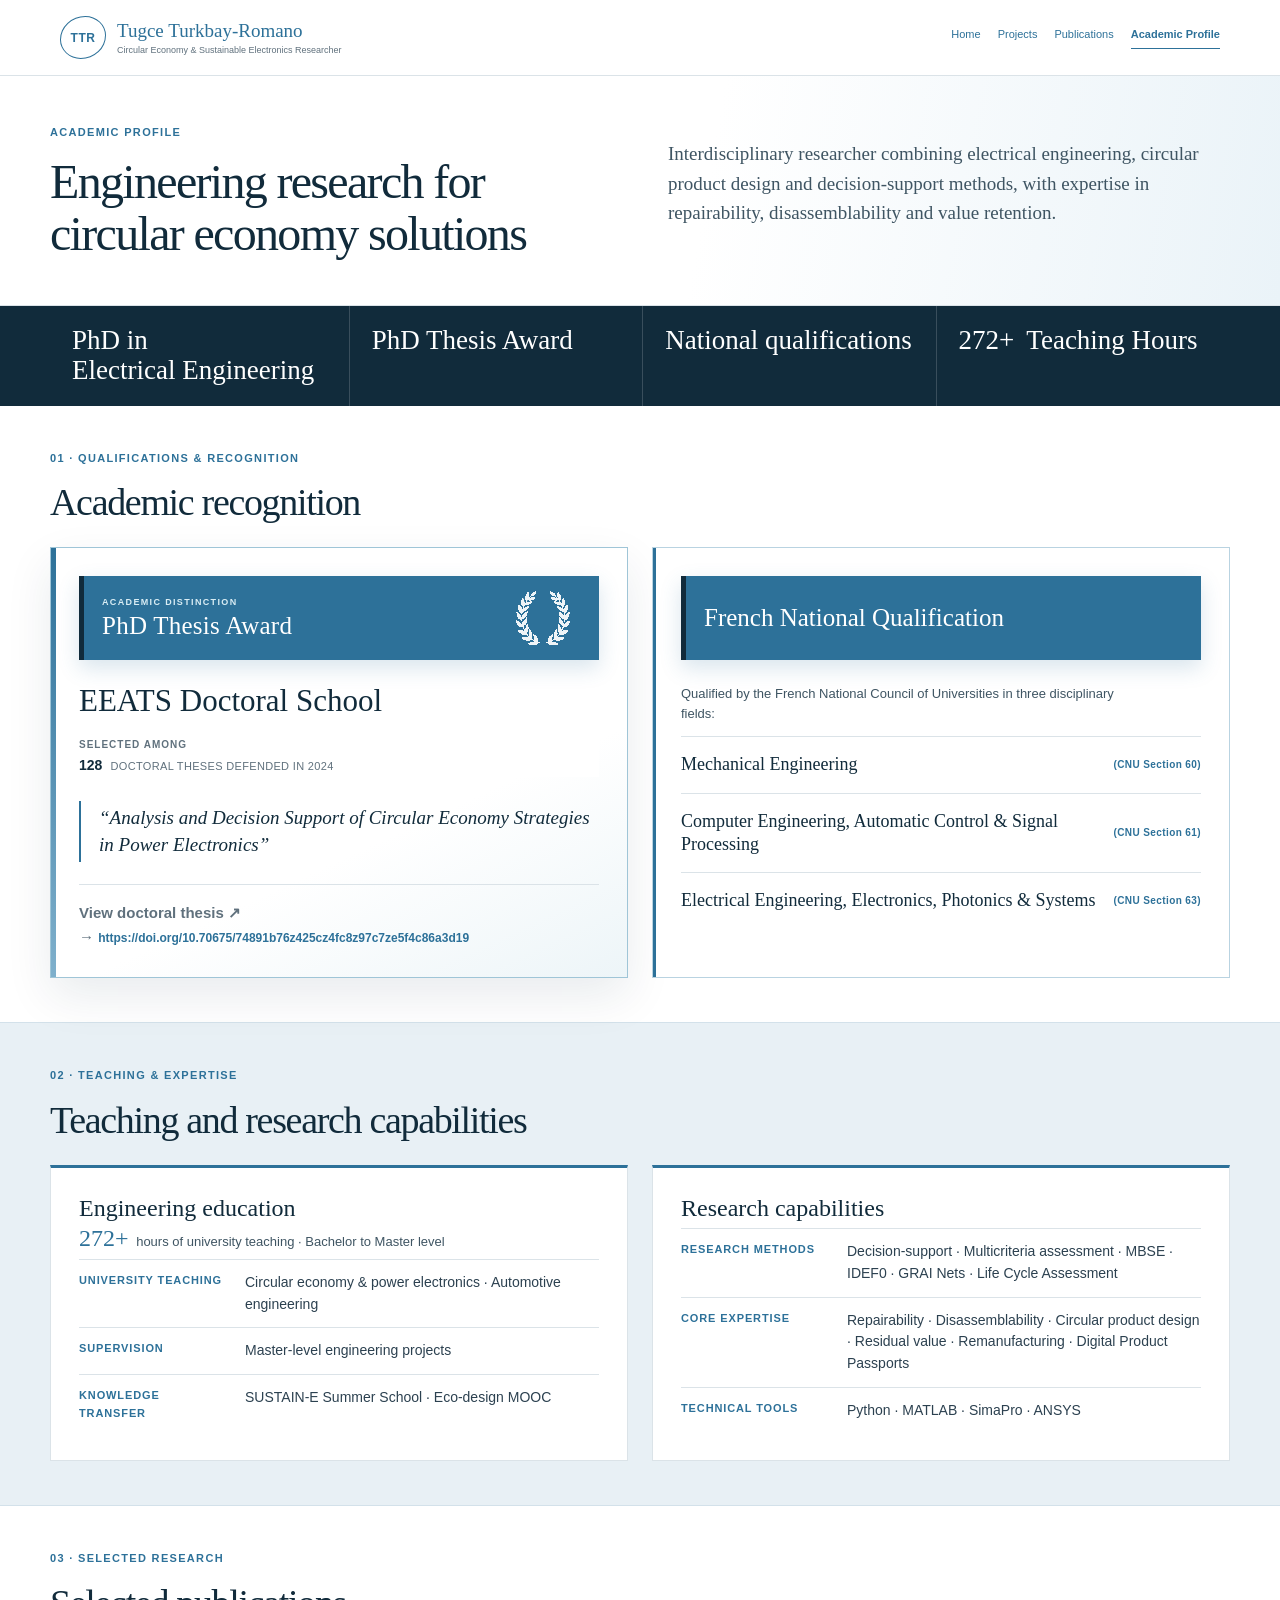
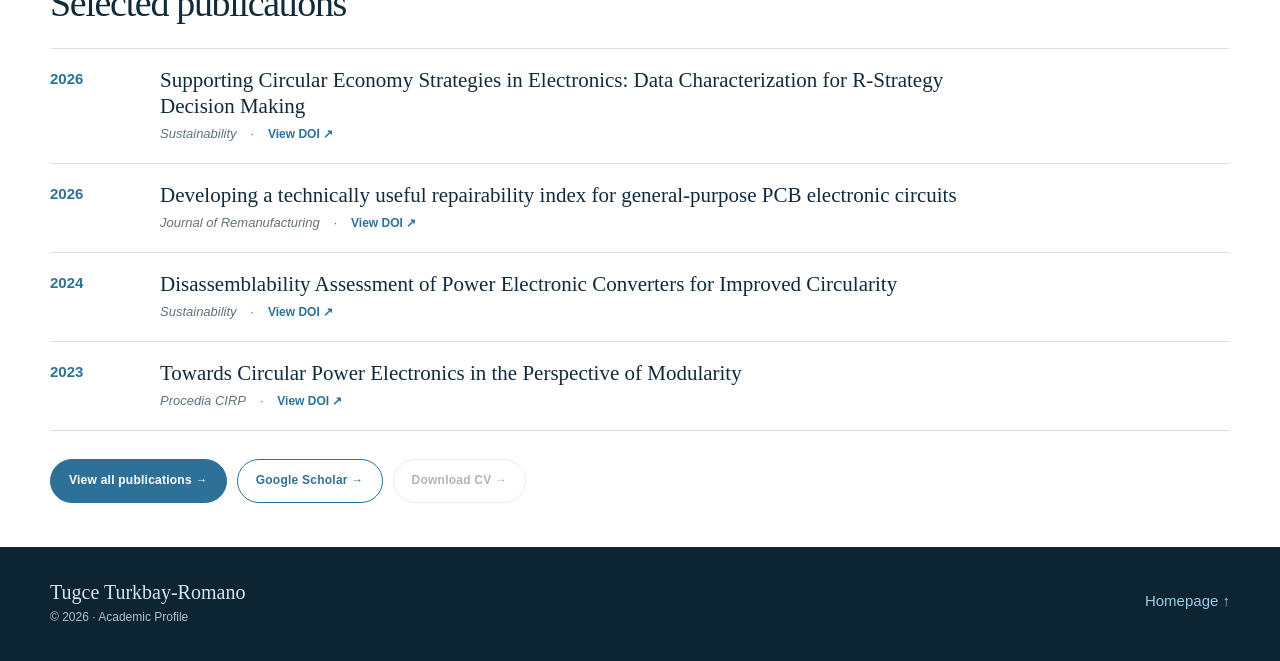
==== biography.html @ 6e9c1491 "Compact academic profile layout and alternate section backgrounds" ====
<!doctype html>
<html lang="en">
<head><meta charset="utf-8"><meta name="viewport" content="width=device-width, initial-scale=1"><title>Academic Profile | Tugce Turkbay-Romano</title><meta name="description" content="Academic profile of Tugce Turkbay-Romano: electrical engineering PhD, CNU qualification, teaching experience and circular-electronics research expertise."><meta name="theme-color" content="#102a3b"><link rel="canonical" href="https://tugce-turkbay-romano.github.io/biography.html"><link rel="preconnect" href="https://fonts.googleapis.com"><link rel="preconnect" href="https://fonts.gstatic.com" crossorigin><link href="https://fonts.googleapis.com/css2?family=DM+Sans:wght@400;500;600&amp;family=Newsreader:opsz,wght@6..72,400;6..72,500&amp;display=swap" rel="stylesheet"><link rel="stylesheet" href="styles.css?v=20261106-5"><link rel="stylesheet" href="biography.css?v=20261106-6"></head>
<body class="biography-page">
<a class="skip-link" href="#main">Skip to content</a>
<header class="site-header"><a class="brand" href="index.html" aria-label="Tugce Turkbay-Romano, homepage"><span class="brand-mark" aria-hidden="true">TTR</span><span><strong>Tugce Turkbay-Romano</strong><small>Circular Economy &amp; Sustainable Electronics Researcher</small></span></a><button class="menu-toggle" type="button" aria-expanded="false" aria-controls="site-nav">Menu</button><nav id="site-nav" class="site-nav" aria-label="Primary navigation"><a href="index.html">Home</a><a href="index.html#projects">Projects</a><a href="#publications">Publications</a><a class="active" href="biography.html" aria-current="page">Academic Profile</a></nav></header>
<main id="main">

<section class="bio-hero">
<div class="shell bio-hero-grid">
<div>
<p class="eyebrow">Academic Profile</p>
<h1>Engineering research for circular economy solutions</h1>
</div>
<div>
<p class="lead">Interdisciplinary researcher combining electrical engineering, circular product design and decision-support methods, with expertise in repairability, disassemblability and value retention.</p>
</div>
</div>
</section>

<section class="snapshot" aria-label="Academic profile highlights">
<div class="shell snapshot-grid">

<article class="snapshot-degree">
<strong class="snapshot-title"><span>PhD in</span><span>Electrical Engineering</span></strong>
<span class="snapshot-meta" aria-hidden="true">&nbsp;</span>
</article>

<article class="snapshot-award">
<strong class="snapshot-title">PhD Thesis Award</strong>
</article>

<article class="snapshot-qualification">
<strong class="snapshot-title">National qualifications</strong>
</article>

<article class="snapshot-teaching">
<strong class="snapshot-title"><span>272+</span><span>Teaching Hours</span></strong>
</article></div>
</section>

<section id="qualifications" class="section shell">

<header class="section-heading">
<div>
<p class="eyebrow">01 · Qualifications &amp; Recognition</p>
<h2>Academic recognition</h2>
</div>
</header>

<div class="recognition-grid balanced-recognition">

<article class="award-card">

<div class="award-title"><span>Academic distinction</span><strong>PhD Thesis Award</strong><img class="award-laurel" src="assets/laurel-wreath.png" alt="" width="840" height="862"></div>

<h3>EEATS Doctoral School</h3>

<div class="award-emphasis" aria-label="Selected among 128 doctoral theses defended in 2024">
<span class="award-kicker">Selected among</span>
<strong>128</strong>
<span>doctoral theses defended in 2024</span>
</div>

<blockquote>“Analysis and Decision Support of Circular Economy Strategies in Power Electronics”</blockquote>

<p class="thesis-doi"><strong>View doctoral thesis ↗</strong><br>→ <a class="thesis-link" href="https://doi.org/10.70675/74891b76z425cz4fc8z97c7ze5f4c86a3d19" target="_blank" rel="noopener noreferrer">https://doi.org/10.70675/74891b76z425cz4fc8z97c7ze5f4c86a3d19</a></p>

</article>

<article class="national-card">

<h3>French National Qualification</h3>

<p class="cnu-intro">Qualified by the French National Council of Universities in three disciplinary fields:</p>

<div class="cnu-sections">

<div>
<span>Mechanical Engineering</span>
<small>(CNU Section 60)</small>
</div>

<div>
<span>Computer Engineering, Automatic Control &amp; Signal Processing</span>
<small>(CNU Section 61)</small>
</div>

<div>
<span>Electrical Engineering, Electronics, Photonics &amp; Systems</span>
<small>(CNU Section 63)</small>
</div>

</div>
</article>

</div>
</section>

<section id="teaching" class="section soft">
<div class="shell">
<header class="section-heading">
<div>
<p class="eyebrow">02 · Teaching &amp; Expertise</p>
<h2>Teaching and research capabilities</h2>
</div>
</header>
<div class="profile-columns">
<article class="profile-panel">
<div class="panel-head"><h3>Engineering education</h3><p class="panel-stat"><strong>272+</strong> hours of university teaching · Bachelor to Master level</p></div>
<dl class="profile-list">
<div><dt>University teaching</dt><dd>Circular economy &amp; power electronics · Automotive engineering</dd></div>
<div><dt>Supervision</dt><dd>Master-level engineering projects</dd></div>
<div><dt>Knowledge transfer</dt><dd>SUSTAIN-E Summer School · Eco-design MOOC</dd></div>
</dl>
</article>
<article id="expertise" class="profile-panel">
<div class="panel-head"><h3>Research capabilities</h3></div>
<dl class="profile-list">
<div><dt>Research methods</dt><dd>Decision-support · Multicriteria assessment · MBSE · IDEF0 · GRAI Nets · Life Cycle Assessment</dd></div>
<div><dt>Core expertise</dt><dd>Repairability · Disassemblability · Circular product design · Residual value · Remanufacturing · Digital Product Passports</dd></div>
<div><dt>Technical tools</dt><dd>Python · MATLAB · SimaPro · ANSYS</dd></div>
</dl>
</article>
</div>
</div>
</section>

<section id="publications" class="section">

<div class="shell">

<header class="section-heading">
<div>
<p class="eyebrow">03 · Selected Research</p>
<h2>Selected publications</h2>
</div>
</header>

<ol class="minimal-publications">

<li>
<time>2026</time>
<div>
<h3>Supporting Circular Economy Strategies in Electronics: Data Characterization for R-Strategy Decision Making</h3>
<p class="pub-meta"><em>Sustainability</em><a href="https://doi.org/10.3390/su182111041" target="_blank" rel="noopener noreferrer">View DOI ↗</a></p>
</div>
</li>

<li>
<time>2026</time>
<div>
<h3>Developing a technically useful repairability index for general-purpose PCB electronic circuits</h3>
<p class="pub-meta"><em>Journal of Remanufacturing</em><a href="https://doi.org/10.1007/s13243-026-00165-2" target="_blank" rel="noopener noreferrer">View DOI ↗</a></p>
</div>
</li>

<li>
<time>2024</time>
<div>
<h3>Disassemblability Assessment of Power Electronic Converters for Improved Circularity</h3>
<p class="pub-meta"><em>Sustainability</em><a href="https://doi.org/10.3390/su16114712" target="_blank" rel="noopener noreferrer">View DOI ↗</a></p>
</div>
</li>

<li>
<time>2023</time>
<div>
<h3>Towards Circular Power Electronics in the Perspective of Modularity</h3>
<p class="pub-meta"><em>Procedia CIRP</em><a href="https://doi.org/10.1016/j.procir.2023.02.099" target="_blank" rel="noopener noreferrer">View DOI ↗</a></p>
</div>
</li>

</ol>

<div class="research-actions">

<a class="button button-primary"
href="https://scholar.google.com/citations?hl=en&amp;user=WnppTk0AAAAJ&amp;view_op=list_works&amp;sortby=pubdate"
target="_blank"
rel="noopener noreferrer">View all publications →</a>

<a class="button button-secondary"
href="https://scholar.google.com/citations?user=WnppTk0AAAAJ&amp;hl=en"
target="_blank"
rel="noopener noreferrer">Google Scholar →</a>

<a class="button button-secondary unavailable"
href="#"
aria-disabled="true"
title="CV will be available soon">Download CV →</a>

</div>
</div>
</section>

</main>

<footer><div class="shell"><strong>Tugce Turkbay-Romano</strong><p>© <span id="year"></span> · Academic Profile</p><a href="index.html">Homepage ↑</a></div></footer><script src="script.js"></script>
</body></html>
---- styles.css ----
:root{--navy:#112b3b;--navy-2:#183b50;--blue:#2d7199;--blue-soft:#eaf3f8;--ink:#172a36;--muted:#5e707b;--white:#fff;--soft:#f6f9fb;--line:#dce5ea;--serif:"Newsreader",Georgia,serif;--sans:"DM Sans",Arial,sans-serif;--shell:min(1160px,calc(100% - 48px))}
*{box-sizing:border-box}html{scroll-behavior:smooth;scroll-padding-top:78px}body{margin:0;color:var(--ink);background:var(--white);font:400 15px/1.68 var(--sans)}a{color:inherit}img{max-width:100%}h1,h2,h3,h4,p{margin-top:0}.shell{width:var(--shell);margin:auto}.skip-link{position:fixed;top:-50px;left:16px;z-index:100;padding:10px 14px;color:white;background:var(--navy)}.skip-link:focus{top:12px}
.site-header{position:sticky;top:0;z-index:20;display:flex;align-items:center;justify-content:space-between;min-height:76px;padding:0 max(24px,calc((100vw - 1160px)/2));background:rgba(255,255,255,.96);border-bottom:1px solid var(--line);backdrop-filter:blur(12px)}.brand{display:flex;align-items:center;gap:11px;text-decoration:none}.brand-mark{display:grid;place-items:center;width:39px;height:43px;color:var(--blue);border:1px solid var(--blue);border-radius:55% 45% 55% 45%;font:500 23px var(--serif)}.brand>span:last-child{display:grid;line-height:1.1}.brand strong{font:500 19px var(--serif)}.brand small{margin-top:4px;color:var(--muted);font-size:9px}.site-nav{display:flex;gap:17px;font-size:11px;font-weight:500}.site-nav a{text-decoration:none}.site-nav a:hover,.site-nav a:focus-visible{color:var(--blue)}.menu-toggle{display:none;padding:7px 12px;color:var(--navy);background:transparent;border:1px solid var(--blue);border-radius:999px}
.hero{min-height:620px;background:linear-gradient(100deg,#fff 0%,#fff 52%,rgba(234,243,248,.9) 100%);border-bottom:1px solid var(--line)}.hero-grid{display:grid;grid-template-columns:1.35fr .65fr;align-items:center;min-height:620px}.hero-copy{padding:74px 46px 74px 0}.eyebrow,.card-label{margin:0 0 14px;color:var(--blue);font-size:10px;font-weight:600;letter-spacing:.17em;text-transform:uppercase}h1,h2{font-family:var(--serif);font-weight:400;letter-spacing:-.035em}h1{max-width:780px;margin-bottom:24px;font-size:clamp(52px,6vw,82px);line-height:.98}h2{margin-bottom:0;font-size:clamp(37px,4vw,56px);line-height:1.05}.professional-title{margin-bottom:6px;color:var(--navy);font:500 23px/1.35 var(--serif)}.hero-detail{max-width:730px;margin-bottom:0;color:var(--muted);font-size:13px}.hero-detail span{margin:0 5px;color:#9bb5c4}.hero-actions{display:flex;flex-wrap:wrap;gap:10px;margin-top:27px}.button{display:inline-flex;align-items:center;justify-content:center;padding:11px 18px;border:1px solid var(--blue);border-radius:999px;font-size:13px;font-weight:600;text-decoration:none}.button-primary{color:white;background:var(--blue)}.button-secondary{color:var(--navy);background:white}.button:hover{transform:translateY(-1px)}.unavailable{cursor:not-allowed;opacity:.68}.mission{align-self:end;margin:0 0 58px;padding:28px;border-left:2px solid var(--blue);background:rgba(255,255,255,.72)}.mission p{font:400 20px/1.48 var(--serif)}.mission span{color:var(--blue);font-size:9px;letter-spacing:.16em}
.pillars{background:var(--soft);border-bottom:1px solid var(--line)}.pillar-grid{display:grid;grid-template-columns:repeat(4,1fr)}.pillar-grid article{padding:25px 22px;border-right:1px solid var(--line)}.pillar-grid article:first-child{padding-left:0}.pillar-grid article:last-child{border:0}.pillar-grid h2{font:500 16px var(--serif)}.pillar-grid p{margin:2px 0 0;color:var(--muted);font-size:12px;line-height:1.45}
.section{padding:clamp(74px,8vw,108px) 0}.soft{background:var(--soft);border-block:1px solid var(--line)}.split,.contact{display:grid;grid-template-columns:.42fr 1.58fr;gap:70px}.about-content{display:grid;grid-template-columns:165px 1fr;gap:42px}.portrait{display:block;width:145px;height:145px;max-width:none;object-fit:cover;object-position:center;border:6px solid white;border-radius:50%;box-shadow:-7px 7px 0 var(--blue-soft)}.lead{font:400 clamp(22px,2.4vw,30px)/1.4 var(--serif)}.prose>p:not(.lead){max-width:790px;color:var(--muted)}.role{margin-top:26px;padding-top:17px;border-top:1px solid var(--line);color:var(--ink)!important}.section-heading{display:grid;grid-template-columns:1fr 1fr;align-items:end;gap:50px;margin-bottom:40px}.section-heading>p{max-width:530px;margin:0;color:var(--muted)}
.card-grid{display:grid;grid-template-columns:repeat(4,1fr);border-top:1px solid var(--line);border-left:1px solid var(--line)}.card-grid article{min-height:270px;padding:25px;border-right:1px solid var(--line);border-bottom:1px solid var(--line);background:white}.card-grid article>span{color:var(--blue);font-size:10px}.card-grid h3{margin:43px 0 10px;font:400 23px/1.18 var(--serif)}.card-grid p{color:var(--muted);font-size:13px}.tags{display:flex;flex-wrap:wrap;gap:8px;margin-top:25px}.tags span{padding:6px 11px;color:var(--navy);background:white;border:1px solid #c9d9e2;border-radius:999px;font-size:11px}
.research-approach{display:grid;grid-template-columns:.38fr 1.62fr;gap:50px;margin-top:52px;padding-top:34px;border-top:1px solid var(--line)}.research-approach h3{font:400 27px var(--serif)}.research-approach>div:last-child>p{max-width:760px;margin:20px 0 0;color:var(--muted)}.approach-flow{display:flex;align-items:center;gap:10px}.approach-flow span{flex:1;padding:13px 9px;color:var(--navy);background:white;border:1px solid #bfd3df;text-align:center;font-size:11px;font-weight:600}.approach-flow i{color:var(--blue);font-style:normal}
.recognition-grid{display:grid;grid-template-columns:1.25fr .75fr;gap:16px}.recognition-grid article{padding:28px;background:var(--soft);border:1px solid var(--line)}.recognition-grid .wide-card{grid-row:span 2}.recognition-grid h3{margin-bottom:12px;font:400 26px/1.2 var(--serif)}.recognition-grid h3 span{font-style:italic}.recognition-grid h4{margin:24px 0 8px;font-size:12px;text-transform:uppercase;letter-spacing:.1em}.recognition-grid p,.recognition-grid li{color:var(--muted)}.recognition-grid ul{margin:0;padding-left:18px}
.direction-grid{display:grid;grid-template-columns:repeat(2,1fr);gap:16px}.direction-grid article{padding:27px;background:white;border:1px solid var(--line)}.direction-grid h3{margin-bottom:11px;font:400 24px/1.2 var(--serif)}.direction-grid p{margin:0;color:var(--muted);font-size:13px}
.publication-list{margin:0;padding:0;list-style:none;border-top:1px solid var(--line)}.publication-list li{display:grid;grid-template-columns:90px 1fr;gap:25px;padding:24px 0;border-bottom:1px solid var(--line)}.publication-list time,.publication-list li p{color:var(--blue);font-size:12px;font-weight:600}.publication-list li p{margin:7px 0 3px}.publication-list h3{max-width:870px;margin:0 0 5px;font:400 22px/1.25 var(--serif)}.publication-list div>span:not(.badge){display:block;color:var(--muted);font-size:13px}.publication-list a,.text-button{display:inline-block;margin-top:9px;color:var(--blue);font-size:12px;font-weight:600}.featured-publication{margin-top:12px;padding:28px 20px!important;background:var(--blue-soft);border-left:3px solid var(--blue)}.badge{display:inline-block;padding:4px 8px;color:white;background:var(--blue);border-radius:999px;font-size:9px;font-weight:600;letter-spacing:.08em;text-transform:uppercase}.text-button{margin-top:26px;padding:10px 15px;border:1px solid var(--blue);border-radius:999px;text-decoration:none}
.dark{color:white;background:var(--navy)}.dark h2,.dark h3{color:white}.dark .eyebrow{color:#80b9d8}.dark .section-heading>p{color:#c6d5dd}.project-grid{display:grid;grid-template-columns:repeat(2,1fr);gap:1px;background:rgba(255,255,255,.18);border:1px solid rgba(255,255,255,.18)}.project-grid article{min-height:190px;padding:28px;background:var(--navy)}.project-grid article>p{color:#80b9d8;font-size:10px;letter-spacing:.15em;text-transform:uppercase}.project-grid h3{max-width:480px;margin-top:35px;font:400 25px/1.25 var(--serif)}.project-grid article>div{max-width:650px;color:#c6d5dd;font-size:13px}.featured-project{grid-column:1/-1;min-height:270px!important;background:var(--navy-2)!important}.featured-project h3{max-width:700px;margin:24px 0 13px;font-size:31px}.button-light{margin-top:22px;color:white;border-color:#88bad4}
.teaching-stat{color:var(--navy)!important;font:400 25px/1.3 var(--serif)}.teaching-stat span{display:block;margin-top:4px;color:var(--blue);font:600 11px var(--sans);letter-spacing:.1em;text-transform:uppercase}.teaching-layout{display:grid;grid-template-columns:1fr 1fr;gap:55px}.clean-list,.skills-grid ul{margin:0;padding:0;list-style:none}.clean-list li,.skills-grid li{padding:8px 0;border-bottom:1px solid var(--line)}.clean-list li::before{content:"—";margin-right:10px;color:var(--blue)}
.skills-grid{display:grid;grid-template-columns:repeat(3,1fr);gap:16px}.skills-grid article{padding:27px;background:white;border:1px solid var(--line)}.skills-grid h3{min-height:58px;margin-bottom:14px;font:400 24px/1.2 var(--serif)}.skills-grid li{color:var(--muted);font-size:13px}.links{display:flex;flex-wrap:wrap;gap:28px;padding-top:20px;border-top:1px solid var(--line)}.links a{color:var(--blue);font-weight:600}footer{padding:34px 0;color:#d8e4ea;background:#0d2432}footer .shell{position:relative}footer strong{font:400 20px var(--serif)}footer p{margin:2px 0 0;color:#aebfc8;font-size:12px}footer a{position:absolute;right:0;top:8px;text-decoration:none}
@media(max-width:1060px){.site-nav{gap:12px;font-size:10px}.brand small{display:none}}
@media(max-width:900px){.menu-toggle{display:block}.site-nav{position:absolute;display:none;inset:76px 0 auto;max-height:calc(100vh - 76px);overflow:auto;padding:12px 24px 18px;flex-direction:column;gap:0;background:white;border-bottom:1px solid var(--line)}.site-nav.open{display:flex}.site-nav a{padding:8px 0;font-size:12px}.hero-grid{grid-template-columns:1fr}.hero-copy{padding:68px 0}.hero{min-height:auto}.mission{max-width:560px}.pillar-grid,.card-grid{grid-template-columns:repeat(2,1fr)}.split,.contact,.section-heading,.research-approach,.teaching-layout{grid-template-columns:1fr;gap:30px}.recognition-grid{grid-template-columns:1fr}.recognition-grid .wide-card{grid-row:auto}.skills-grid{grid-template-columns:1fr 1fr}}
@media(max-width:620px){:root{--shell:calc(100% - 30px)}.brand strong{font-size:16px}.hero-copy{padding:52px 0}h1{font-size:48px}.professional-title{font-size:20px}.hero-detail{line-height:1.7}.hero-actions{align-items:stretch;flex-direction:column;max-width:240px}.mission{margin-bottom:34px}.pillar-grid,.card-grid,.direction-grid,.project-grid,.skills-grid{grid-template-columns:1fr}.pillar-grid article{padding-left:0;border-right:0;border-bottom:1px solid var(--line)}.about-content{grid-template-columns:1fr}.portrait{width:120px;height:120px}.approach-flow{align-items:stretch;flex-direction:column}.approach-flow i{transform:rotate(90deg);text-align:center}.publication-list li{grid-template-columns:1fr;gap:4px}.featured-publication{padding:22px 16px!important}.featured-project{grid-column:auto}.teaching-stat{font-size:22px}footer a{position:static;display:inline-block;margin-top:12px}}
@media(prefers-reduced-motion:reduce){html{scroll-behavior:auto}.button:hover{transform:none}}
/* Research-focused content update */
.hero-contribution{max-width:760px;margin:0;color:var(--muted);font:400 19px/1.55 var(--serif)}
.contribution-flow{display:flex;align-items:center;justify-content:center;gap:14px;padding:27px 0}.contribution-flow span{color:var(--navy);font-size:12px;font-weight:600}.contribution-flow i{color:var(--blue);font-style:normal}
.agenda-grid{display:grid;grid-template-columns:repeat(3,1fr);border-top:1px solid var(--line);border-left:1px solid var(--line)}.agenda-grid article{min-height:280px;padding:27px;background:white;border-right:1px solid var(--line);border-bottom:1px solid var(--line)}.agenda-grid article>span{color:var(--blue);font-size:10px}.agenda-grid h3{margin:40px 0 12px;font:400 24px/1.2 var(--serif)}.agenda-grid p{color:var(--muted);font-size:13px}
.agenda-summary{display:grid;grid-template-columns:1fr 1fr;gap:1px;margin-top:18px;background:var(--line);border:1px solid var(--line)}.agenda-summary>div{padding:24px;background:white}.agenda-summary p:last-child{margin:0;color:var(--muted)}
.research-mechanism{display:grid;grid-template-columns:.36fr 1.64fr;gap:45px;margin-top:50px;padding-top:36px;border-top:1px solid var(--line)}.research-mechanism h3{font:400 28px/1.25 var(--serif)}.mechanism-grid{display:grid;grid-template-columns:1fr 1fr;gap:22px}.mechanism-grid article{border-top:2px solid var(--blue);padding-top:13px}.mechanism-grid strong{font:500 15px var(--serif)}.mechanism-grid p{margin:6px 0 0;color:var(--muted);font-size:12px}
.sustainability-management{display:grid;grid-template-columns:.65fr 1.35fr;gap:70px;align-items:start}.sustainability-management .lead{margin:0}
.evidence-projects{display:grid;grid-template-columns:1fr 1fr;gap:1px;background:rgba(255,255,255,.18);border:1px solid rgba(255,255,255,.18)}.evidence-projects article{padding:30px;background:var(--navy)}.evidence-projects .featured-project{grid-column:1/-1;background:var(--navy-2)!important}.evidence-projects h3{max-width:700px;margin:15px 0 22px;font:400 27px/1.25 var(--serif)}.project-type{color:#80b9d8;font-size:10px;letter-spacing:.14em;text-transform:uppercase}.evidence-projects dl{margin:0}.evidence-projects dl>div{display:grid;grid-template-columns:110px 1fr;gap:12px;padding:10px 0;border-top:1px solid rgba(255,255,255,.13)}.evidence-projects dt{color:#8fc2dd;font-size:10px;font-weight:600;text-transform:uppercase;letter-spacing:.08em}.evidence-projects dd{margin:0;color:#cbd9e0;font-size:12px}.evidence-projects a:not(.button){display:inline-block;margin-top:16px;color:#9ccce5;font-size:12px}.output-note{margin:18px 0 0;color:#cbd9e0;font-size:12px}
.compact-heading{grid-template-columns:1fr 1fr;margin-bottom:26px}.compact-heading .eyebrow{margin-bottom:0}.about-reordered{display:grid;grid-template-columns:.42fr 1.58fr;gap:70px}.about-photo{display:flex;align-items:flex-start;justify-content:space-between;gap:24px}.about-photo .portrait{flex:none}.source-note{font-size:11px!important;font-style:italic}
@media(max-width:900px){.agenda-grid{grid-template-columns:1fr 1fr}.research-mechanism,.sustainability-management,.about-reordered{grid-template-columns:1fr;gap:30px}.evidence-projects{grid-template-columns:1fr}.evidence-projects .featured-project{grid-column:auto}.about-photo{justify-content:flex-start}}
@media(max-width:620px){.contribution-flow{align-items:stretch;flex-direction:column}.contribution-flow i{transform:rotate(90deg);text-align:center}.agenda-grid,.agenda-summary,.mechanism-grid{grid-template-columns:1fr}.research-mechanism{gap:18px}.evidence-projects dl>div{grid-template-columns:1fr;gap:4px}.about-photo{flex-direction:column}.compact-heading{grid-template-columns:1fr}}
/* Hero profile and paired assessment cards */
.hero-grid{grid-template-columns:1.28fr .72fr;gap:34px}.hero-profile{align-self:center;padding-left:24px;border-left:2px solid var(--blue)}.profile-heading{display:grid;grid-template-columns:1fr 116px;align-items:center;gap:18px;padding:16px 12px 16px 20px;background:white}.profile-heading>div>p{margin:0 0 17px;color:var(--navy);font:400 20px/1.4 var(--serif)}.profile-heading span{color:var(--blue);font-size:8px;letter-spacing:.15em}.profile-heading img{display:block;width:108px;height:108px;object-fit:cover;border:5px solid white;border-radius:50%;box-shadow:-7px 7px 0 var(--blue-soft)}.hero-profile>p{margin:17px 12px 0 20px;color:var(--ink);font-size:14px;line-height:1.48}
.assessment-cards{display:grid;grid-template-columns:1fr 1fr;gap:1px;background:rgba(255,255,255,.18);border:1px solid rgba(255,255,255,.18)}.assessment-cards>article{display:flex;flex-direction:column;padding:30px;background:var(--navy)}.assessment-cards h3{min-height:72px;margin:14px 0 20px;font:400 28px/1.2 var(--serif)}.assessment-cards dl{margin:0}.assessment-cards dl>div{padding:11px 0;border-top:1px solid rgba(255,255,255,.14)}.assessment-cards dt{margin-bottom:3px;color:#8fc2dd;font-size:9px;font-weight:600;letter-spacing:.1em;text-transform:uppercase}.assessment-cards dd{margin:0;color:#cbd9e0;font-size:12px;line-height:1.55}.assessment-cards .card-insight{margin:20px 0 0;padding:15px;color:#dce8ee;background:rgba(255,255,255,.055);border-left:2px solid #80b9d8;font-size:12px}.assessment-cards>a{align-self:flex-start;margin-top:auto;padding-top:20px;color:#9ccce5;font-size:12px;font-weight:600}.research-line{display:flex;align-items:center;justify-content:center;gap:13px;padding:27px 20px;border-inline:1px solid rgba(255,255,255,.18);border-bottom:1px solid rgba(255,255,255,.18)}.research-line span{color:#d7e5ec;font-size:11px;font-weight:600}.research-line i{color:#80b9d8;font-style:normal}.secondary-projects{display:grid;grid-template-columns:1fr 1fr;gap:1px;margin-top:28px;background:rgba(255,255,255,.18);border:1px solid rgba(255,255,255,.18)}.secondary-projects article{padding:25px;background:var(--navy)}.secondary-projects h3{margin:12px 0 10px;font:400 23px/1.25 var(--serif)}.secondary-projects article>p:last-child{margin:0;color:#cbd9e0;font-size:12px}
#capabilities{border-bottom:0}.compact-heading{grid-template-columns:1fr 1fr;margin-bottom:26px}.compact-heading .eyebrow{margin-bottom:0}
@media(max-width:900px){.hero-grid{grid-template-columns:1fr}.hero-profile{max-width:650px;margin-bottom:48px}.assessment-cards{grid-template-columns:1fr}.assessment-cards h3{min-height:auto}.secondary-projects{grid-template-columns:1fr}}
@media(max-width:620px){.hero-profile{padding-left:0;border-left:0;border-top:2px solid var(--blue)}.profile-heading{grid-template-columns:1fr 92px;padding:16px 0}.profile-heading img{width:86px;height:86px}.hero-profile>p{margin-inline:0}.research-line{align-items:stretch;flex-direction:column}.research-line i{transform:rotate(90deg);text-align:center}.compact-heading{grid-template-columns:1fr}}
/* Condensed research agenda */
.agenda-steps article{min-height:225px}.agenda-steps h3{margin-top:34px}.agenda-methods{margin-top:18px;padding:24px;background:white;border:1px solid var(--line)}.agenda-methods p:last-child{margin:0;color:var(--muted)}

/* Biography page and homepage academic-profile preview */
a:focus-visible,button:focus-visible{outline:3px solid rgba(45,113,153,.35);outline-offset:4px}.site-nav a.active{color:var(--blue);font-weight:600}.site-nav a.active::after{content:"";display:block;height:1px;margin-top:4px;background:var(--blue)}
.academic-preview{border-top:1px solid var(--line)}.preview-layout{display:grid;grid-template-columns:1fr 1fr;align-items:end;gap:60px}.preview-layout>div:last-child>p{max-width:560px;color:var(--muted)}.preview-layout .text-button{margin-top:8px}
.bio-hero{padding:clamp(74px,8vw,112px) 0;background:linear-gradient(100deg,#fff 0%,#fff 55%,var(--blue-soft) 100%);border-bottom:1px solid var(--line)}.bio-hero-grid{display:grid;grid-template-columns:1.08fr .92fr;align-items:end;gap:72px}.bio-hero h1{max-width:650px;margin:0;font-size:clamp(48px,5.5vw,76px)}.bio-hero .lead{margin-bottom:18px}.compact-expertise{display:grid;grid-template-columns:repeat(3,1fr);gap:1px;background:var(--line);border:1px solid var(--line)}.compact-expertise article{padding:27px;background:white}.compact-expertise h3{margin-bottom:13px;font:400 24px var(--serif)}.compact-expertise p{margin:0;color:var(--muted);font-size:13px}
@media(max-width:900px){.preview-layout,.bio-hero-grid{grid-template-columns:1fr;gap:30px}.compact-expertise{grid-template-columns:1fr}.biography-page .site-nav a.active::after{display:none}}
@media(max-width:620px){.bio-hero{padding:58px 0}.bio-hero h1{font-size:46px}.academic-preview{padding-block:64px}}
/* PhD Thesis Award */
.award-badge{display:inline-flex;margin:7px 0 4px;padding:6px 10px;color:var(--blue);background:var(--blue-soft);border:1px solid #c9dce7;border-radius:999px;font-size:10px;font-weight:600;letter-spacing:.04em}
.recognition-grid .award-card{position:relative;overflow:hidden;background:white;border-color:#b9d3e1}.award-card::before{content:"";position:absolute;inset:0 auto 0 0;width:3px;background:var(--blue)}.award-card h3{font-size:28px}.award-card blockquote{margin:18px 0;padding:0 0 0 16px;color:var(--navy);border-left:2px solid var(--blue);font:italic 19px/1.4 var(--serif)}.award-emphasis{margin:24px 0;padding:20px;background:var(--navy);color:white}.award-emphasis strong{display:block;font:400 34px/1.05 var(--serif)}.award-emphasis span{display:block;margin-top:6px;color:#c9dce7;font-size:11px;letter-spacing:.06em;text-transform:uppercase}.award-card>p:last-child{margin-bottom:0}
@media(max-width:620px){.award-card h3{font-size:25px}.award-emphasis strong{font-size:30px}}

.hero-bio-button{margin:24px 12px 0 20px;background:white}
@media(max-width:620px){.hero-bio-button{margin:22px 0 0}}

/* TTR monogram */
.brand-mark{width:46px;font-family:var(--sans);font-size:12px;font-weight:600;letter-spacing:.04em}
@media(max-width:620px){.brand-mark{width:42px;font-size:11px}}

/* Circular modularity project */
.assessment-cards .modularity-card{grid-column:1/-1}.assessment-cards .modularity-card h3{min-height:auto;max-width:760px}.modularity-card .card-insight{max-width:920px}
@media(max-width:900px){.assessment-cards .modularity-card{grid-column:auto}}

/* Modularity research figure */
.modularity-layout{display:grid;grid-template-columns:minmax(0,1.05fr) minmax(360px,.95fr);gap:34px;align-items:start}.modularity-copy{min-width:0}.modularity-figure{position:sticky;top:100px;margin:0;padding:10px;background:white}.modularity-figure img{display:block;width:100%;height:auto}.modularity-figure figcaption{padding:10px 4px 2px;color:#536874;font-size:10px;line-height:1.45}.assessment-cards .modularity-copy>a{display:inline-block;margin-top:20px;color:#9ccce5;font-size:12px;font-weight:600}
@media(max-width:900px){.modularity-layout{grid-template-columns:1fr}.modularity-figure{position:static;order:2;max-width:720px}}

/* Equal modularity columns */
.modularity-layout{grid-template-columns:minmax(0,1fr) minmax(0,1fr);gap:32px}
.modularity-figure{width:100%}
@media(max-width:900px){.modularity-layout{grid-template-columns:1fr}}

/* Transparent modularity figure on a harmonized transition panel */
.modularity-figure{padding:18px;background:linear-gradient(145deg,#1b4652 0%,#123342 55%,#0f2b39 100%);border:1px solid rgba(143,194,221,.28);box-shadow:0 18px 40px rgba(4,18,27,.2)}
.modularity-figure img{filter:drop-shadow(0 10px 18px rgba(0,0,0,.18))}
.modularity-figure figcaption{padding:12px 4px 2px;color:#c9dce7;border-top:1px solid rgba(255,255,255,.12)}

/* Transparent modularity artwork */
.modularity-figure{padding:0;background:transparent;border:0;box-shadow:none}.modularity-figure img{filter:none}.modularity-figure figcaption{margin-top:8px;padding:10px 0 0;color:#bcd0da;border-top:1px solid rgba(255,255,255,.14)}

/* Full-width modularity conclusion */
.assessment-cards .modularity-card{display:block}
.modularity-card .modularity-takeaway{width:100%;max-width:none;margin:24px 0 0;padding:16px 18px}
.assessment-cards .modularity-card>.modularity-source{display:inline-block;margin-top:14px;padding-top:0;color:#9ccce5;font-size:12px;font-weight:600}

/* Modularity figure citation */
.modularity-figure figcaption>span{display:block}
.modularity-figure .figure-reference{margin-top:7px;color:#bcd0da;font-size:10px;line-height:1.5}
.modularity-figure .figure-reference a{color:#9ccce5;overflow-wrap:anywhere}

/* Disassemblability research figure */
.assessment-cards .disassembly-card{grid-column:1/-1;display:block}
.disassembly-layout{display:grid;grid-template-columns:minmax(0,1fr) minmax(0,1fr);gap:32px;align-items:start}
.disassembly-copy{min-width:0}
.assessment-cards .disassembly-card h3{min-height:auto}
.disassembly-figure{margin:0;padding:14px;background:white}
.disassembly-figure img{display:block;width:100%;height:auto}
.disassembly-figure figcaption{padding:11px 2px 0;color:#536874;font-size:10px;line-height:1.5}
.disassembly-figure figcaption strong{color:var(--navy)}
.disassembly-card>.card-insight{width:100%;max-width:none}
.assessment-cards .disassembly-card>a{display:inline-block;margin-top:14px;color:#9ccce5;font-size:12px;font-weight:600}
@media(max-width:900px){
  .assessment-cards .disassembly-card{grid-column:auto}
  .disassembly-layout{grid-template-columns:1fr}
  .disassembly-figure{max-width:720px}
}

/* Repairability research figure */
.assessment-cards .repairability-card{grid-column:1/-1;display:block}
.repairability-layout{display:grid;grid-template-columns:minmax(0,1fr) minmax(0,1fr);gap:32px;align-items:start}
.repairability-copy{min-width:0}
.assessment-cards .repairability-card h3{min-height:auto}
.repairability-figure{margin:0;padding:14px;background:white}
.repairability-figure img{display:block;width:100%;height:auto}
.repairability-figure figcaption{padding:11px 2px 0;color:#536874;font-size:10px;line-height:1.5}
.repairability-card>.card-insight{width:100%;max-width:none}
.assessment-cards .repairability-card>a{display:inline-block;margin-top:14px;color:#9ccce5;font-size:12px;font-weight:600}
@media(max-width:900px){
  .assessment-cards .repairability-card{grid-column:auto}
  .repairability-layout{grid-template-columns:1fr}
  .repairability-figure{max-width:720px}
}

/* Light article summaries paired with figures */
.disassembly-figure,
.repairability-figure,
.modularity-figure{grid-column:1;grid-row:1}
.disassembly-copy,
.repairability-copy,
.modularity-copy{
  grid-column:2;
  grid-row:1;
  padding:24px 26px;
  color:var(--ink);
  background:linear-gradient(145deg,#fff 0%,#f2f7fa 100%);
  border:1px solid #d6e3ea;
}
.disassembly-copy h3,
.repairability-copy h3,
.modularity-copy h3{color:var(--navy)}
.disassembly-copy .project-type,
.repairability-copy .project-type,
.modularity-copy .project-type{color:var(--blue);font-weight:600}
.disassembly-copy dl>div,
.repairability-copy dl>div,
.modularity-copy dl>div{border-top-color:#d6e3ea}
.disassembly-copy dt,
.repairability-copy dt,
.modularity-copy dt{color:var(--blue)}
.disassembly-copy dd,
.repairability-copy dd,
.modularity-copy dd{color:#4f6572}
@media(max-width:900px){
  .disassembly-figure,
  .repairability-figure,
  .modularity-figure,
  .disassembly-copy,
  .repairability-copy,
  .modularity-copy{grid-column:auto;grid-row:auto}
  .disassembly-copy,
  .repairability-copy,
  .modularity-copy{order:1}
  .disassembly-figure,
  .repairability-figure,
  .modularity-figure{order:2}
}

/* Unified project figure captions */
.disassembly-figure .figure-display,
.repairability-figure .figure-display,
.modularity-figure .figure-display{
  display:block;
  margin-bottom:7px;
  color:var(--navy);
  font:400 15px/1.35 var(--serif);
}
.disassembly-figure .figure-display strong,
.repairability-figure .figure-display strong,
.modularity-figure .figure-display strong{font-weight:600}
.disassembly-figure .figure-attribution,
.repairability-figure .figure-attribution,
.modularity-figure .figure-attribution{
  display:block;
  color:#657985;
  font:400 9px/1.5 var(--sans);
}

/* Dark summaries on the left; figures on the right */
.disassembly-copy,
.repairability-copy,
.modularity-copy{
  grid-column:1;
  grid-row:1;
  padding:24px 26px;
  color:white;
  background:linear-gradient(145deg,#173d52 0%,#102d3f 100%);
  border:1px solid rgba(143,194,221,.28);
  box-shadow:0 14px 32px rgba(4,18,27,.16);
}
.disassembly-figure,
.repairability-figure,
.modularity-figure{grid-column:2;grid-row:1}
.disassembly-copy h3,
.repairability-copy h3,
.modularity-copy h3{color:white}
.disassembly-copy .project-type,
.repairability-copy .project-type,
.modularity-copy .project-type{color:#9fd0e8}
.disassembly-copy dl>div,
.repairability-copy dl>div,
.modularity-copy dl>div{border-top-color:rgba(255,255,255,.16)}
.disassembly-copy dt,
.repairability-copy dt,
.modularity-copy dt{color:#93c9e4}
.disassembly-copy dd,
.repairability-copy dd,
.modularity-copy dd{color:#d5e3ea}
@media(max-width:900px){
  .disassembly-copy,
  .repairability-copy,
  .modularity-copy,
  .disassembly-figure,
  .repairability-figure,
  .modularity-figure{grid-column:auto;grid-row:auto}
  .disassembly-copy,
  .repairability-copy,
  .modularity-copy{order:1}
  .disassembly-figure,
  .repairability-figure,
  .modularity-figure{order:2}
}

/* Match the modularity figure card to the assessment figures */
.modularity-figure{
  align-self:start;
  margin:0;
  padding:14px;
  background:white;
  border:0;
  box-shadow:none;
}
.modularity-figure img{
  display:block;
  width:100%;
  height:auto;
  filter:none;
}
.modularity-figure figcaption{
  margin:0;
  padding:11px 2px 0;
  color:#536874;
  background:white;
  border-top:0;
}
.modularity-figure .figure-display{
  margin-bottom:7px;
  color:var(--navy);
}
.modularity-figure .figure-attribution{
  color:#657985;
}

/* Accessible research-figure lightbox */
.figure-zoom{
  position:relative;
  display:block;
  width:100%;
  margin:0;
  padding:0;
  overflow:hidden;
  background:white;
  border:0;
  cursor:zoom-in;
}
.figure-zoom img{transition:transform .2s ease}
.figure-zoom:hover img{transform:scale(1.012)}
.figure-zoom:focus-visible{outline:3px solid #69abc4;outline-offset:3px}
.zoom-hint{
  position:absolute;
  right:10px;
  bottom:10px;
  padding:6px 9px;
  color:white;
  background:rgba(16,42,59,.88);
  border-radius:2px;
  font:600 9px/1 var(--sans);
  letter-spacing:.06em;
  text-transform:uppercase;
  opacity:0;
  transition:opacity .2s ease;
}
.figure-zoom:hover .zoom-hint,
.figure-zoom:focus-visible .zoom-hint{opacity:1}
.figure-lightbox{
  width:min(94vw,1440px);
  max-width:none;
  max-height:94vh;
  padding:14px;
  overflow:auto;
  color:var(--ink);
  background:white;
  border:1px solid #b9d3e1;
  box-shadow:0 24px 70px rgba(0,0,0,.38);
}
.figure-lightbox::backdrop{background:rgba(7,22,31,.82)}
.figure-lightbox[open]{display:grid;grid-template-rows:auto minmax(0,1fr) auto}
.figure-lightbox .lightbox-toolbar{display:flex;justify-content:flex-end;margin-bottom:8px}
.lightbox-close{
  padding:7px 11px;
  color:var(--navy);
  background:white;
  border:1px solid #b9d3e1;
  cursor:pointer;
  font:600 11px var(--sans);
}
.figure-lightbox>img{
  display:block;
  width:auto;
  max-width:100%;
  max-height:75vh;
  margin:auto;
  object-fit:contain;
}
.lightbox-caption{padding:12px 4px 2px}
.lightbox-caption .figure-display{display:block;color:var(--navy);font:400 17px/1.35 var(--serif)}
.lightbox-caption .figure-attribution{display:block;margin-top:6px;color:#657985;font-size:10px;line-height:1.5}
@media(prefers-reduced-motion:reduce){
  .figure-zoom img,.zoom-hint{transition:none}
  .figure-zoom:hover img{transform:none}
}

/* Featured circular strategy selection model */
.assessment-cards .strategy-card{grid-column:1/-1;display:block;min-width:0}
.assessment-cards .strategy-card h3{min-height:auto;max-width:850px;margin-bottom:14px}
.strategy-description{max-width:850px;color:#cbd9e0}
.strategy-actions{margin:20px 0}
.strategy-frame{display:block;width:100%;height:720px;border:0;border-radius:12px;background:#f4f6f8}
.secondary-projects{grid-template-columns:1fr}
@media(max-width:620px){
  .assessment-cards .strategy-card{padding:20px}
  .strategy-frame{height:640px}
}
dl.is-collapsed>.card-detail{display:none}
.details-toggle{display:inline-flex;align-items:center;gap:8px;margin-top:6px;padding:9px 0;color:#9ccce5;background:none;border:0;border-top:1px solid rgba(255,255,255,.14);width:100%;font:600 12px var(--sans);letter-spacing:.02em;text-align:left;cursor:pointer}
.details-toggle:hover{color:#fff}.details-toggle:focus-visible{outline:2px solid #9ccce5;outline-offset:3px}
.details-toggle span{font-size:16px;line-height:1}

/* Data requirements card: accessibility diagram */
.data-stages{display:grid;gap:10px;margin:0;padding:0;list-style:none;counter-reset:none}
.data-stages>li{background:#f4f8fb;border:1px solid #d6e3ea}
.data-stages strong{display:block;margin:0;padding:9px 14px;color:white;background:var(--blue);font:400 18px/1.3 var(--serif)}
.data-stages .data-step{color:#cfe6f3;font:inherit}
.data-stages ul{display:flex;flex-wrap:wrap;gap:6px;margin:0;padding:12px 14px;list-style:none}
.data-stages ul li,.data-legend span{display:inline-flex;align-items:center;gap:6px;padding:4px 8px;color:#33495a;background:white;border:1px solid #d6e3ea;font-size:11px;line-height:1.3}
.data-stages ul li::before,.data-legend span::before{content:"";flex:none;width:8px;height:8px;border-radius:50%}
.data-stages .ok::before,.data-legend .ok::before{background:#2e8b6e}
.data-stages .part::before,.data-legend .part::before{background:#d39a2c}
.data-stages .no::before,.data-legend .no::before{background:#c2554b}
.data-stages .ok::after{content:" (accessible)";position:absolute;width:1px;height:1px;overflow:hidden;clip:rect(0 0 0 0)}
.data-stages .part::after{content:" (partially accessible)";position:absolute;width:1px;height:1px;overflow:hidden;clip:rect(0 0 0 0)}
.data-stages .no::after{content:" (not accessible)";position:absolute;width:1px;height:1px;overflow:hidden;clip:rect(0 0 0 0)}
.data-legend{display:flex;flex-wrap:wrap;align-items:center;gap:6px;margin:0 0 12px;padding:0 0 10px;border-bottom:1px solid #d6e3ea}
.data-legend b{flex-basis:100%;margin-bottom:2px;color:var(--navy);font:600 12px/1.4 var(--sans)}
.data-legend span{border:0;background:none;padding:0 10px 0 0;color:#33495a;font-size:11px}

/* Light projects section */
.projects-light .eyebrow{color:var(--blue)}
.projects-light .section-heading h2{color:var(--navy)}
.projects-light .assessment-cards{gap:28px;background:none;border:0}
.projects-light .assessment-cards>article{padding:32px;color:var(--ink);background:white;border:1px solid var(--line);box-shadow:0 10px 28px rgba(17,43,59,.06)}
.projects-light .disassembly-copy,.projects-light .repairability-copy,.projects-light .modularity-copy{padding:0;color:var(--ink);background:none;border:0;box-shadow:none}
.projects-light .assessment-cards h3{color:var(--navy)}
.projects-light .assessment-cards .project-type{color:var(--blue);font-size:11px;font-weight:600}
.projects-light .assessment-cards dl>div{border-top-color:var(--line)}
.projects-light .assessment-cards dt{color:var(--blue);font-size:11px}
.projects-light .assessment-cards dd{color:#3f5563;font-size:13px}
.projects-light .disassembly-figure,.projects-light .repairability-figure,.projects-light .modularity-figure{padding:14px;background:white;border:1px solid var(--line)}
.projects-light .assessment-cards .card-insight{color:var(--ink);background:var(--blue-soft);border-left-color:var(--blue);font-size:13px}
.projects-light .assessment-cards .card-insight strong{color:var(--navy)}
.projects-light .assessment-cards>article>a{color:var(--blue)}
.projects-light .research-line{margin-top:28px;background:white;border:1px solid var(--line)}
.projects-light .research-line span{color:var(--navy)}
.projects-light .research-line i{color:var(--blue)}
.projects-light .secondary-projects{background:none;border:0}
.projects-light .secondary-projects article{color:var(--ink);background:white;border:1px solid var(--line)}
.projects-light .secondary-projects h3{color:var(--navy)}
.projects-light .secondary-projects .project-type{color:var(--blue);font-size:11px;font-weight:600}
.projects-light .secondary-projects article>p:last-child{color:#3f5563;font-size:13px}
@media(max-width:620px){.projects-light .assessment-cards>article{padding:20px}}
.projects-light .assessment-cards .modularity-card>.modularity-source,.projects-light .assessment-cards .disassembly-card>a,.projects-light .assessment-cards .repairability-card>a{color:var(--blue)}
---- biography.css ----
/* =========================
   BASE / VARIABLES
   ========================= */

:root{
  --navy:#112b3b;
  --blue:#2d7199;
  --soft:#f5f8fa;
  --line:#dbe3e8;
  --muted:#60717d;
  --serif:Georgia,"Times New Roman",serif;
  --sans:Arial,Helvetica,sans-serif;
}

*{
  box-sizing:border-box;
}

html{
  scroll-behavior:smooth;
}

body{
  margin:0;
  color:var(--navy);
  background:#fff;
  font-family:var(--sans);
  line-height:1.6;
}

a{
  color:var(--blue);
  text-decoration:none;
}

a:hover{
  text-decoration:underline;
}

.shell{
  width:min(1180px,calc(100% - 48px));
  margin:0 auto;
}

.section{
  padding:72px 0;
}

.section.soft{
  background:var(--soft);
}

.eyebrow{
  margin:0 0 14px;
  color:var(--blue);
  font-size:11px;
  font-weight:700;
  letter-spacing:.12em;
  text-transform:uppercase;
}

h1,h2,h3,p{
  margin-top:0;
}

h1,h2,h3{
  color:var(--navy);
  font-family:var(--serif);
  font-weight:400;
}

h1{
  margin:0;
  font-size:clamp(42px,4.7vw,64px);
  line-height:1.02;
}

h2{
  margin:0;
  font-size:clamp(34px,4vw,48px);
  line-height:1.1;
}

h3{
  margin:0;
}

.lead{
  margin:0;
  color:var(--muted);
  font-family:var(--serif);
  font-size:clamp(19px,1.85vw,25px);
  line-height:1.42;
}


/* =========================
   HERO
   ========================= */

.bio-hero{
  padding:clamp(52px,6vw,78px) 0;
}

.bio-hero-grid{
  display:grid;
  grid-template-columns:1fr 1fr;
  gap:56px;
  align-items:center;
}

.bio-hero h1{
  max-width:590px;
}

.bio-hero .lead{
  max-width:560px;
}


/* =========================
   SNAPSHOT
   ========================= */

.profile-meta{
  margin:18px 0 0;
  color:var(--blue);
  font-size:11px;
  font-weight:600;
  letter-spacing:.05em;
  text-transform:uppercase;
}

.snapshot{
  background:var(--navy);
  color:white;
}

.snapshot-grid{
  display:grid;
  grid-template-columns:repeat(4,1fr);
}

.snapshot article{
  min-height:125px;
  padding:28px 22px;
  border-right:1px solid rgba(255,255,255,.17);
}

.snapshot article:first-child{
  padding-left:0;
}

.snapshot article:last-child{
  border-right:0;
}

.snapshot strong{
  display:block;
  font:400 27px/1.1 var(--serif);
}

.snapshot span{
  display:block;
  margin-top:9px;
  color:#bfd2dd;
  font-size:11px;
}


/* =========================
   SECTION HEADINGS
   ========================= */

.section-heading{
  display:flex;
  justify-content:space-between;
  align-items:flex-end;
  gap:40px;
  margin-bottom:34px;
}


/* =========================
   RECOGNITION
   ========================= */

.recognition-grid{
  display:grid;
  gap:24px;
}

.balanced-recognition{
  grid-template-columns:1fr 1fr;
}

.balanced-recognition article{
  min-height:430px;
  background:var(--soft);
}

.balanced-recognition .national-card,
.balanced-recognition .award-card{
  padding:28px;
  border:1px solid var(--line);
}

.balanced-recognition .national-card{
  position:relative;
  overflow:hidden;
  background:white;
  border-color:#b9d3e1;
}

.balanced-recognition .national-card::before{
  content:"";
  position:absolute;
  inset:0 auto 0 0;
  width:3px;
  background:var(--blue);
}

.card-label{
  margin:0 0 18px;
  color:var(--blue);
  font-size:11px;
  font-weight:700;
  letter-spacing:.08em;
  text-transform:uppercase;
}

.national-card h3,
.award-card h3{
  margin-bottom:24px;
  font-size:28px;
  line-height:1.2;
}

.cnu-sections{
  margin-top:27px;
}

.cnu-sections>div{
  display:grid;
  grid-template-columns:60px 1fr;
  align-items:center;
  gap:14px;
  padding:13px 0;
  border-top:1px solid var(--line);
}

.cnu-sections strong{
  color:var(--blue);
  font:400 31px var(--serif);
}

.cnu-sections span{
  color:var(--muted);
  font-size:12px;
}

.award-emphasis{
  margin:24px 0;
  padding:18px 20px;
  background:#fff;
  border-left:3px solid var(--blue);
}

.award-emphasis strong{
  display:block;
  color:var(--navy);
  font:400 26px var(--serif);
}

.award-emphasis span{
  display:block;
  margin-top:4px;
  color:var(--muted);
  font-size:12px;
}

blockquote{
  margin:24px 0;
  padding:0 0 0 18px;
  color:var(--muted);
  border-left:1px solid var(--line);
  font:italic 18px/1.5 var(--serif);
}

.thesis-doi{
  margin:22px 0 0;
}

.thesis-link{
  display:inline-block;
  color:var(--blue);
  font-size:12px;
  font-weight:600;
}


/* =========================
   TEACHING
   ========================= */

.teaching-number{
  text-align:right;
}

.teaching-number strong{
  display:block;
  color:var(--blue);
  font:400 58px/1 var(--serif);
}

.teaching-number span{
  display:block;
  margin-top:7px;
  color:var(--muted);
  font-size:11px;
  text-transform:uppercase;
  letter-spacing:.08em;
}

.teaching-groups{
  display:grid;
  grid-template-columns:repeat(3,1fr);
  gap:1px;
  background:var(--line);
  border:1px solid var(--line);
}

.teaching-groups article{
  padding:27px;
  background:white;
}

.teaching-groups h3,
.focused-expertise h3{
  margin-bottom:12px;
  font:400 24px var(--serif);
}

.teaching-groups p,
.focused-expertise p{
  margin:0;
  color:var(--muted);
  font-size:13px;
}


/* =========================
   EXPERTISE
   ========================= */

.focused-expertise{
  display:grid;
  grid-template-columns:1fr 1fr;
  gap:1px;
  background:var(--line);
  border:1px solid var(--line);
}

.focused-expertise article{
  padding:30px;
  background:white;
}

.technical-tools{
  margin:18px 0 0;
  padding:17px 20px;
  color:var(--muted);
  background:var(--soft);
  border:1px solid var(--line);
  font-size:12px;
}

.technical-tools strong{
  color:var(--navy);
}


/* =========================
   PUBLICATIONS
   ========================= */

.minimal-publications{
  margin:0;
  padding:0;
  list-style:none;
  border-top:1px solid var(--line);
}

.minimal-publications li{
  display:grid;
  grid-template-columns:85px 1fr;
  gap:25px;
  padding:24px 0;
  border-bottom:1px solid var(--line);
}

.minimal-publications time{
  color:var(--blue);
  font-weight:600;
}

.minimal-publications h3{
  max-width:850px;
  margin:0 0 5px;
  font:400 22px/1.25 var(--serif);
}

.minimal-publications p{
  margin:0;
  color:var(--muted);
  font-size:13px;
}

.minimal-publications a{
  display:inline-block;
  margin-top:8px;
  color:var(--blue);
  font-size:12px;
  font-weight:600;
}


/* =========================
   BUTTONS
   ========================= */

.research-actions{
  display:flex;
  flex-wrap:wrap;
  gap:10px;
  margin-top:28px;
}

.research-actions .button{
  margin-top:0;
}

.button{
  display:inline-flex;
  align-items:center;
  justify-content:center;
  min-height:44px;
  padding:11px 18px;
  border:1px solid var(--blue);
  font-size:12px;
  font-weight:700;
  letter-spacing:.02em;
}

.button-primary{
  color:#fff;
  background:var(--blue);
}

.button-primary:hover{
  color:#fff;
  background:var(--navy);
  border-color:var(--navy);
  text-decoration:none;
}

.button-secondary{
  color:var(--blue);
  background:#fff;
}

.button-secondary:hover{
  text-decoration:none;
  background:var(--soft);
}

.button.unavailable{
  color:#87949d;
  border-color:var(--line);
  pointer-events:none;
}


/* =========================
   RESPONSIVE
   ========================= */

@media(max-width:900px){

  .bio-hero-grid{
    grid-template-columns:1fr;
    gap:30px;
  }

  .snapshot-grid{
    grid-template-columns:1fr 1fr;
  }

  .snapshot article:nth-child(2){
    border-right:0;
  }

  .balanced-recognition{
    grid-template-columns:1fr;
  }

  .balanced-recognition article{
    min-height:auto;
  }

  .teaching-groups{
    grid-template-columns:1fr;
  }

  .focused-expertise{
    grid-template-columns:1fr;
  }

  .section-heading{
    align-items:flex-start;
    flex-direction:column;
  }

  .teaching-number{
    text-align:left;
  }
}


@media(max-width:620px){

  .shell{
    width:calc(100% - 32px);
  }

  .bio-hero{
    padding:44px 0;
  }

  .bio-hero h1{
    font-size:40px;
  }

  .bio-hero .lead{
    font-size:19px;
  }

  .section{
    padding:52px 0;
  }

  .snapshot-grid{
    grid-template-columns:1fr;
  }

  .snapshot article,
  .snapshot article:first-child{
    min-height:auto;
    padding:20px 0;
    border-right:0;
    border-bottom:1px solid rgba(255,255,255,.17);
  }

  .snapshot article:last-child{
    border-bottom:0;
  }

  .minimal-publications li{
    grid-template-columns:1fr;
    gap:5px;
  }

  .research-actions{
    align-items:stretch;
    flex-direction:column;
  }

  .research-actions .button{
    width:100%;
  }
}

/* Enhanced PhD Thesis Award hierarchy */
.balanced-recognition .award-card{
  position:relative;
  overflow:hidden;
  background:linear-gradient(155deg,#fff 0%,#fff 64%,#edf5f8 100%);
  border-color:#9fc5d7;
  box-shadow:0 18px 44px rgba(16,42,67,.09);
}
.balanced-recognition .award-card::before{
  content:"";
  position:absolute;
  inset:0 auto 0 0;
  width:5px;
  background:linear-gradient(180deg,var(--blue),#7fb0cc);
}
.award-card .card-label{
  display:inline-flex;
  align-items:center;
  gap:10px;
  margin-bottom:16px;
}
.award-card .card-label::before{
  content:"";
  width:28px;
  height:1px;
  background:var(--blue);
}
.award-card h3{
  margin-bottom:18px;
  font-size:31px;
}
.award-card .award-emphasis{
  display:grid;
  grid-template-columns:1fr auto;
  align-items:end;
  gap:0 20px;
  margin:20px 0 24px;
  padding:22px 24px;
  color:white;
  background:linear-gradient(125deg,var(--navy),#183b50);
  border:0;
}
.award-card .award-kicker{
  align-self:end;
  margin:0 0 3px;
  color:#b9dce9;
  font-size:11px;
  font-weight:700;
  letter-spacing:.12em;
  text-transform:uppercase;
}
.award-card .award-emphasis strong{
  grid-column:2;
  grid-row:1 / span 2;
  color:white;
  font:400 64px/.82 var(--serif);
}
.award-card .award-emphasis>span:last-child{
  grid-column:1;
  margin:0;
  color:white;
  font-size:12px;
  letter-spacing:.03em;
}
.award-card blockquote{
  margin:24px 0 20px;
  padding:4px 0 4px 18px;
  color:var(--navy);
  border-left:2px solid var(--blue);
}
.award-card .thesis-doi{
  padding-top:16px;
  border-top:1px solid var(--line);
  overflow-wrap:anywhere;
}
@media(max-width:620px){
  .award-card .award-emphasis{padding:19px 20px}
  .award-card .award-emphasis strong{font-size:52px}
  .award-card h3{font-size:27px}
}

/* Prominent award title */
.award-card .card-label{
  width:max-content;
  margin-bottom:20px;
  padding:8px 12px;
  color:white;
  background:var(--blue);
  border-radius:2px;
  font-size:11px;
  letter-spacing:.12em;
  box-shadow:0 6px 16px rgba(45,113,153,.16);
}
.award-card .card-label::before{display:none}

/* Award title as the primary card heading */
.award-card .award-title{
  margin:0 0 22px;
  padding:15px 18px;
  color:white;
  background:var(--blue);
  border-left:5px solid var(--navy);
  box-shadow:0 8px 20px rgba(45,113,153,.18);
}
.award-card .award-title span{
  display:block;
  margin-bottom:3px;
  color:#d9edf4;
  font-size:9px;
  font-weight:700;
  letter-spacing:.15em;
  text-transform:uppercase;
}
.award-card .award-title strong{
  display:block;
  font:400 25px/1.15 var(--serif);
  letter-spacing:.01em;
}

/* Refined academic-profile hierarchy */
.snapshot-degree .snapshot-label,
.snapshot-qualification .snapshot-label{
  margin:0 0 5px;
  color:#bfd2dd;
  font:600 10px/1.2 var(--sans);
  letter-spacing:.11em;
  text-transform:uppercase;
}
.snapshot-degree strong{font-size:30px}
.snapshot-qualification .snapshot-middle{
  margin:0;
  color:#bfd2dd;
  font-size:11px;
}
.snapshot-qualification strong{
  margin-top:2px;
  font-size:22px;
}
.snapshot-qualification small{
  display:block;
  margin-top:8px;
  color:#bfd2dd;
  font-size:10px;
}
.snapshot-teaching strong{font-size:38px}
.snapshot-teaching span{font-size:13px}
.award-card .award-emphasis{
  display:block;
  margin:14px 0 20px;
  padding:0;
  color:var(--navy);
  background:white;
  border:0;
}
.award-card .award-kicker{
  margin:0;
  color:var(--muted);
  font-size:10px;
  letter-spacing:.1em;
}
.award-card .award-emphasis strong{
  display:inline;
  color:var(--navy);
  font:600 14px/1.5 var(--sans);
}
.award-card .award-emphasis>span:last-child{
  display:inline;
  margin-left:4px;
  color:var(--muted);
  font-size:11px;
}

/* Match the national qualification title to the award title */
.national-card h3{
  margin:0 0 24px;
  padding:15px 18px;
  color:white;
  background:var(--blue);
  border-left:5px solid var(--navy);
  box-shadow:0 8px 20px rgba(45,113,153,.18);
  font-size:25px;
  line-height:1.18;
}
@media(max-width:620px){
  .national-card h3{padding:14px 16px;font-size:22px}
}

/* Internationally readable CNU disciplines */
.national-card .cnu-intro{
  max-width:470px;
  margin:0 0 12px;
  color:var(--muted);
  font-size:12px;
  line-height:1.55;
}
.national-card .cnu-sections{margin-top:12px}
.national-card .cnu-sections>div{
  display:grid;
  grid-template-columns:minmax(0,1fr) auto;
  align-items:center;
  gap:18px;
  padding:16px 0;
}
.national-card .cnu-sections span{
  color:var(--navy);
  font:400 18px/1.3 var(--serif);
}
.national-card .cnu-sections small{
  color:var(--blue);
  font-size:10px;
  font-weight:700;
  letter-spacing:.04em;
  white-space:nowrap;
}
@media(max-width:620px){
  .national-card .cnu-sections>div{grid-template-columns:1fr;gap:4px}
  .national-card .cnu-sections small{white-space:normal}
}

/* White laurel for the thesis-award panel */
.award-card .award-title{
  position:relative;
  padding-right:108px;
}
.award-laurel{
  position:absolute;
  top:50%;
  right:18px;
  width:76px;
  height:60px;
  color:white;
  opacity:.92;
  transform:translateY(-50%);
}
@media(max-width:620px){
  .award-card .award-title{padding-right:84px}
  .award-laurel{right:12px;width:60px;height:48px}
}

/* Use the supplied laurel artwork */
img.award-laurel{
  object-fit:contain;
  filter:grayscale(1) contrast(100) invert(1);
  mix-blend-mode:screen;
}

/* Snapshot label refinements */
.snapshot-degree .snapshot-label{
  color:white;
  font:500 18px/1.1 var(--serif);
  letter-spacing:.02em;
  text-transform:none;
}
.snapshot-qualification strong{font-size:27px}
.snapshot-qualification>span{
  margin-top:9px;
  color:#bfd2dd;
  font-size:13px;
}

/* Equalized snapshot typography */
.snapshot-degree .snapshot-label,
.snapshot-degree strong{
  color:white;
  font:400 30px/1.1 var(--serif);
  letter-spacing:0;
  text-transform:none;
}
.snapshot-qualification>span,
.snapshot article:last-child>span{font-size:13px}

/* Keep the PhD credential on exactly two lines */
.snapshot-degree .snapshot-label,
.snapshot-degree strong{font-size:clamp(24px,2vw,30px)}
.snapshot-degree strong{white-space:nowrap}

/* Single-line snapshot highlights */
.snapshot-teaching,
.snapshot-grid article:last-child{
  display:flex;
  align-items:center;
  gap:14px;
}
.snapshot-teaching span,
.snapshot-grid article:last-child>span{
  margin-top:0;
  line-height:1.3;
}
.snapshot-grid article:last-child{gap:16px}
.snapshot-grid article:last-child>strong{white-space:nowrap}
@media(max-width:900px){
  .snapshot-teaching,
  .snapshot-grid article:last-child{flex-wrap:wrap}
}

/* Shared two-row alignment for academic highlights */
.snapshot-grid article{
  display:grid;
  grid-template-rows:64px auto;
  align-content:center;
  gap:9px;
}
.snapshot-grid .snapshot-title{
  display:block;
  align-self:start;
  margin:0;
  color:white;
  font:400 27px/1.1 Georgia,"Times New Roman",serif;
}
.snapshot-grid .snapshot-title>span{
  display:block;
  margin:0;
  color:inherit;
  font:inherit;
}
.snapshot-grid .snapshot-degree .snapshot-title>span:last-child{white-space:nowrap}
.snapshot-grid .snapshot-meta{
  display:block;
  align-self:start;
  margin:0;
  color:#bfd2dd;
  font:400 13px/1.3 Arial,Helvetica,sans-serif;
}
@media(max-width:900px){
  .snapshot-grid article{display:grid;grid-template-rows:64px auto}
}

/* Compact teaching highlight */
.snapshot-grid .snapshot-teaching{
  grid-template-rows:auto;
  align-content:center;
}
.snapshot-grid .snapshot-teaching .snapshot-title{
  display:flex;
  align-items:baseline;
  gap:12px;
  white-space:nowrap;
}
.snapshot-grid .snapshot-teaching .snapshot-title>span{
  display:inline;
  font:inherit;
}

/* Precise top alignment for profile highlights */
.snapshot-grid article,
.snapshot-grid article:first-child,
.snapshot-grid .snapshot-teaching,
.snapshot-grid .snapshot-award{
  display:flex;
  align-items:flex-start;
  justify-content:flex-start;
  min-height:145px;
  padding:30px 22px;
}
.snapshot-grid .snapshot-title{
  margin:0;
  line-height:1.1;
}
.snapshot-grid .snapshot-teaching .snapshot-title{
  display:flex;
  align-items:baseline;
  gap:12px;
}
@media(max-width:900px){
  .snapshot-grid article,
  .snapshot-grid article:first-child{min-height:120px;padding:26px 20px}
}

/* Readable footer link on dark background */
footer a{color:#9ccce5}
footer a:hover{color:#fff}

/* Equal-height recognition header bands */
.national-card h3,.award-card .award-title{box-sizing:border-box;min-height:84px;display:flex;flex-direction:column;justify-content:center;margin-top:0}

/* Compact layout: balanced type scale and tighter spacing */
.biography-page{font-size:15px}
.biography-page .section{padding:64px 0}
.biography-page .section-heading{margin-bottom:28px}
.biography-page h2{font-size:clamp(30px,3.2vw,38px);line-height:1.15}
.biography-page .bio-hero{padding:56px 0 52px}
.biography-page .bio-hero h1{font-size:clamp(36px,4.2vw,48px);line-height:1.1;margin-bottom:0}
.biography-page .bio-hero .lead{font-size:19px;line-height:1.55;color:#3f5563}
.biography-page .cnu-intro{font-size:13px;color:#3f5563}
.profile-columns{display:grid;grid-template-columns:1fr 1fr;gap:24px}
.profile-panel{padding:26px 28px;background:white;border:1px solid var(--line);border-top:3px solid var(--blue)}
.panel-head{margin-bottom:6px}
.panel-head h3{margin:0 0 4px;color:var(--navy);font:400 24px/1.2 var(--serif)}
.panel-stat{margin:0;color:#3f5563;font-size:13px}
.panel-stat strong{color:var(--blue);font:400 24px/1 var(--serif);margin-right:4px}
.profile-list{margin:0}
.profile-list>div{display:grid;grid-template-columns:150px 1fr;gap:16px;padding:12px 0;border-top:1px solid var(--line)}
.profile-list dt{color:var(--blue);font:600 11px/1.6 var(--sans);letter-spacing:.08em;text-transform:uppercase}
.profile-list dd{margin:0;color:#2c4150;font-size:14px;line-height:1.55}
.biography-page .minimal-publications li{padding:18px 0}
.biography-page .minimal-publications h3{font-size:21px}
@media(max-width:900px){.profile-columns{grid-template-columns:1fr}}
@media(max-width:620px){.profile-list>div{grid-template-columns:1fr;gap:2px}.profile-panel{padding:20px}.biography-page .section{padding:48px 0}}

/* Journal and DOI on one line */
.minimal-publications .pub-meta{display:flex;flex-wrap:wrap;align-items:baseline;gap:4px 14px}
.minimal-publications .pub-meta a{margin-top:0}
.minimal-publications .pub-meta a::before{content:"·";margin-right:14px;color:var(--muted);font-weight:400}

/* Slimmer highlight band and tighter section rhythm */
.snapshot .snapshot-grid article{min-height:0;padding-top:20px;padding-bottom:20px}
.biography-page .section{padding:44px 0}
.biography-page .section-heading{margin-bottom:22px}
.biography-page .bio-hero{padding:48px 0 44px}
@media(max-width:620px){.snapshot .snapshot-grid article{padding-top:14px;padding-bottom:14px}.biography-page .section{padding:36px 0}}
/* Alternating section backgrounds: white / tinted / white */
.biography-page #teaching{background:#e8f0f5;border-block:1px solid #d3e1ea}
.biography-page #publications{background:white}
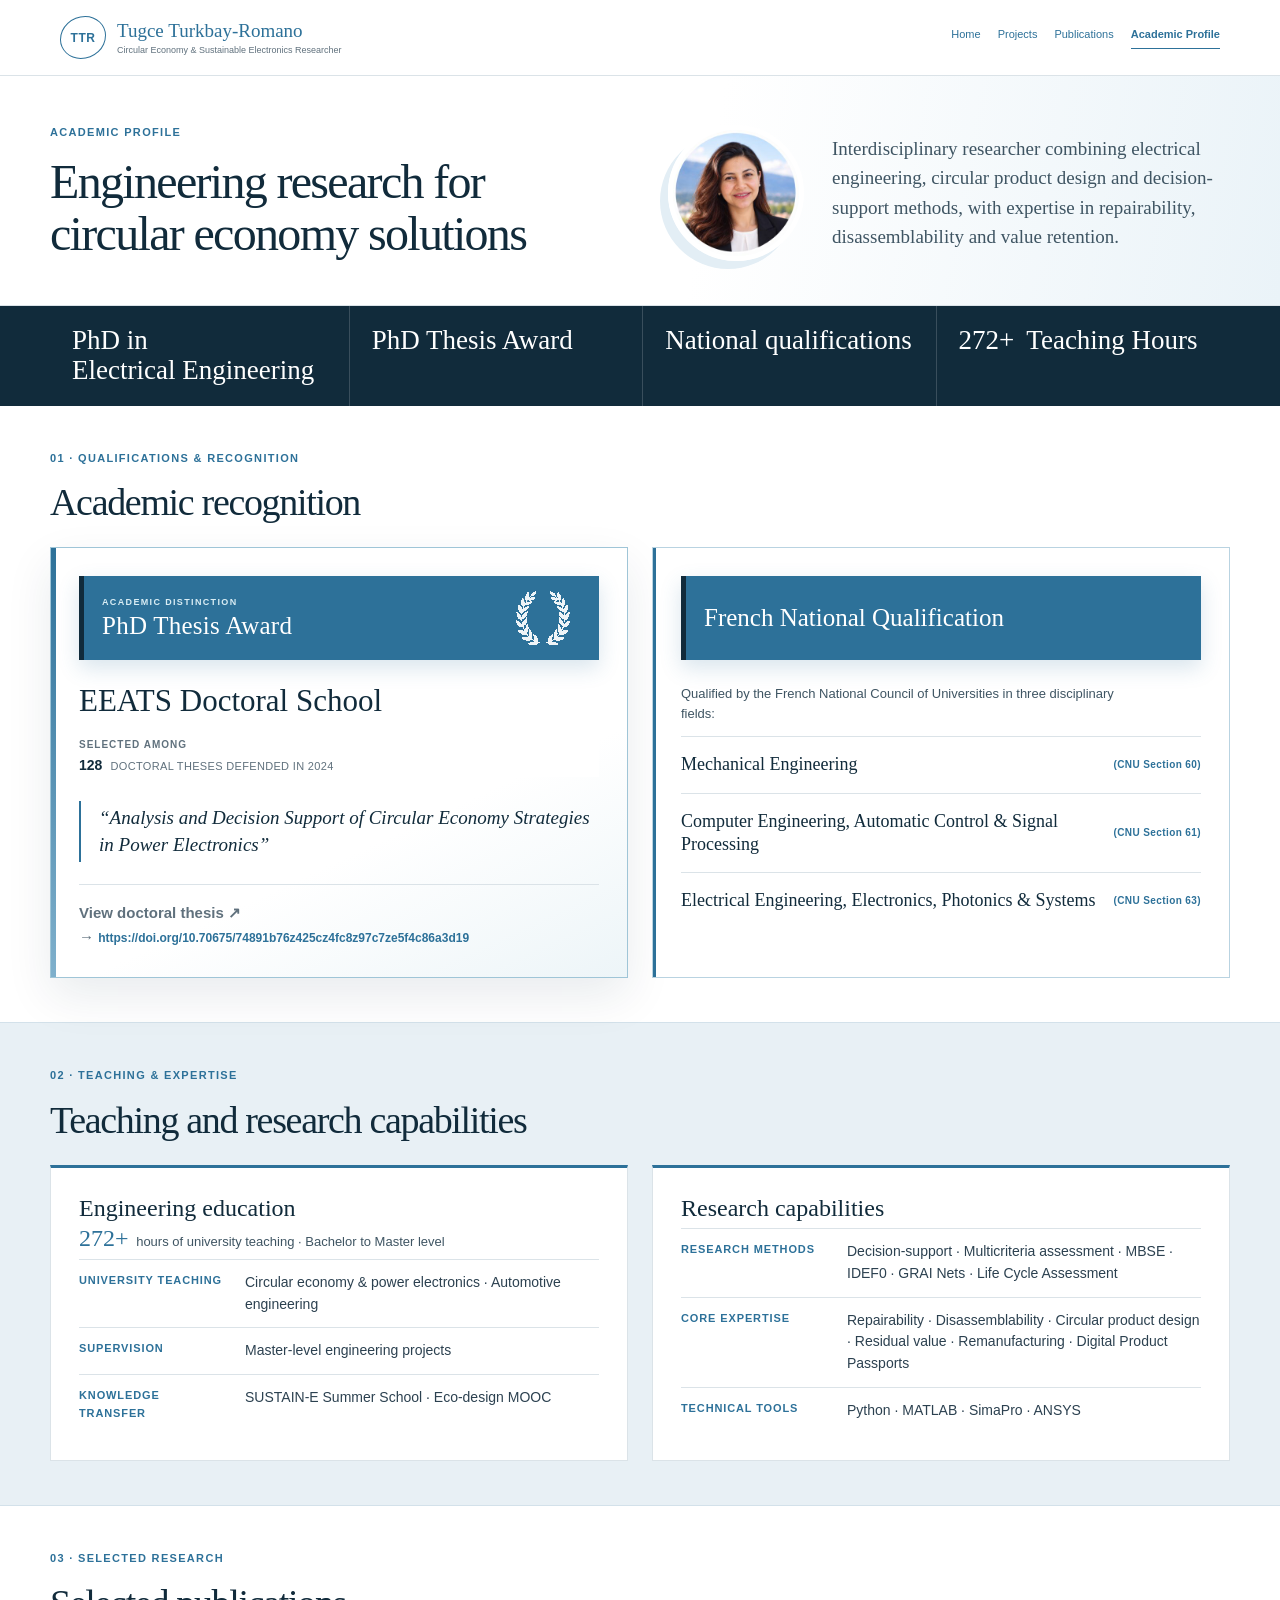
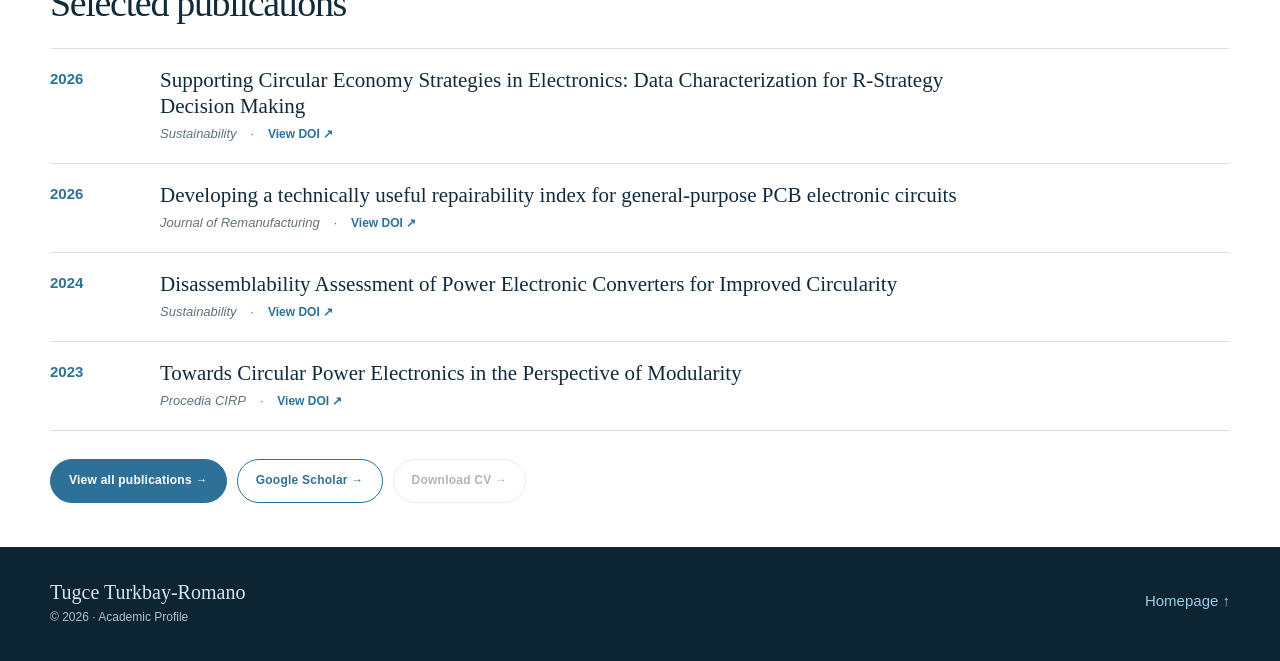
==== commit fead0d78: "Add portrait to academic profile hero" ====
--- a/biography.html
+++ b/biography.html
@@ -1,6 +1,6 @@
 <!doctype html>
 <html lang="en">
-<head><meta charset="utf-8"><meta name="viewport" content="width=device-width, initial-scale=1"><title>Academic Profile | Tugce Turkbay-Romano</title><meta name="description" content="Academic profile of Tugce Turkbay-Romano: electrical engineering PhD, CNU qualification, teaching experience and circular-electronics research expertise."><meta name="theme-color" content="#102a3b"><link rel="canonical" href="https://tugce-turkbay-romano.github.io/biography.html"><link rel="preconnect" href="https://fonts.googleapis.com"><link rel="preconnect" href="https://fonts.gstatic.com" crossorigin><link href="https://fonts.googleapis.com/css2?family=DM+Sans:wght@400;500;600&amp;family=Newsreader:opsz,wght@6..72,400;6..72,500&amp;display=swap" rel="stylesheet"><link rel="stylesheet" href="styles.css?v=20261106-5"><link rel="stylesheet" href="biography.css?v=20261106-6"></head>
+<head><meta charset="utf-8"><meta name="viewport" content="width=device-width, initial-scale=1"><title>Academic Profile | Tugce Turkbay-Romano</title><meta name="description" content="Academic profile of Tugce Turkbay-Romano: electrical engineering PhD, CNU qualification, teaching experience and circular-electronics research expertise."><meta name="theme-color" content="#102a3b"><link rel="canonical" href="https://tugce-turkbay-romano.github.io/biography.html"><link rel="preconnect" href="https://fonts.googleapis.com"><link rel="preconnect" href="https://fonts.gstatic.com" crossorigin><link href="https://fonts.googleapis.com/css2?family=DM+Sans:wght@400;500;600&amp;family=Newsreader:opsz,wght@6..72,400;6..72,500&amp;display=swap" rel="stylesheet"><link rel="stylesheet" href="styles.css?v=20261106-5"><link rel="stylesheet" href="biography.css?v=20261106-7"></head>
 <body class="biography-page">
 <a class="skip-link" href="#main">Skip to content</a>
 <header class="site-header"><a class="brand" href="index.html" aria-label="Tugce Turkbay-Romano, homepage"><span class="brand-mark" aria-hidden="true">TTR</span><span><strong>Tugce Turkbay-Romano</strong><small>Circular Economy &amp; Sustainable Electronics Researcher</small></span></a><button class="menu-toggle" type="button" aria-expanded="false" aria-controls="site-nav">Menu</button><nav id="site-nav" class="site-nav" aria-label="Primary navigation"><a href="index.html">Home</a><a href="index.html#projects">Projects</a><a href="#publications">Publications</a><a class="active" href="biography.html" aria-current="page">Academic Profile</a></nav></header>
@@ -12,7 +12,8 @@
 <p class="eyebrow">Academic Profile</p>
 <h1>Engineering research for circular economy solutions</h1>
 </div>
-<div>
+<div class="bio-hero-intro">
+<img class="bio-portrait" src="assets/profile-ttr2-web.jpg" alt="Portrait of Tugce Turkbay-Romano" width="320" height="320" draggable="false">
 <p class="lead">Interdisciplinary researcher combining electrical engineering, circular product design and decision-support methods, with expertise in repairability, disassemblability and value retention.</p>
 </div>
 </div>
--- a/biography.css
+++ b/biography.css
@@ -993,3 +993,9 @@
 /* Alternating section backgrounds: white / tinted / white */
 .biography-page #teaching{background:#e8f0f5;border-block:1px solid #d3e1ea}
 .biography-page #publications{background:white}
+
+/* Portrait in academic profile hero */
+.bio-hero-intro{display:flex;align-items:center;gap:28px}
+.bio-portrait{flex:none;width:136px;height:136px;object-fit:cover;border:5px solid white;border-radius:50%;box-shadow:-8px 8px 0 #e3eef5}
+.bio-hero-intro .lead{margin:0}
+@media(max-width:620px){.bio-hero-intro{flex-direction:column;align-items:flex-start;gap:18px}.bio-portrait{width:104px;height:104px}}
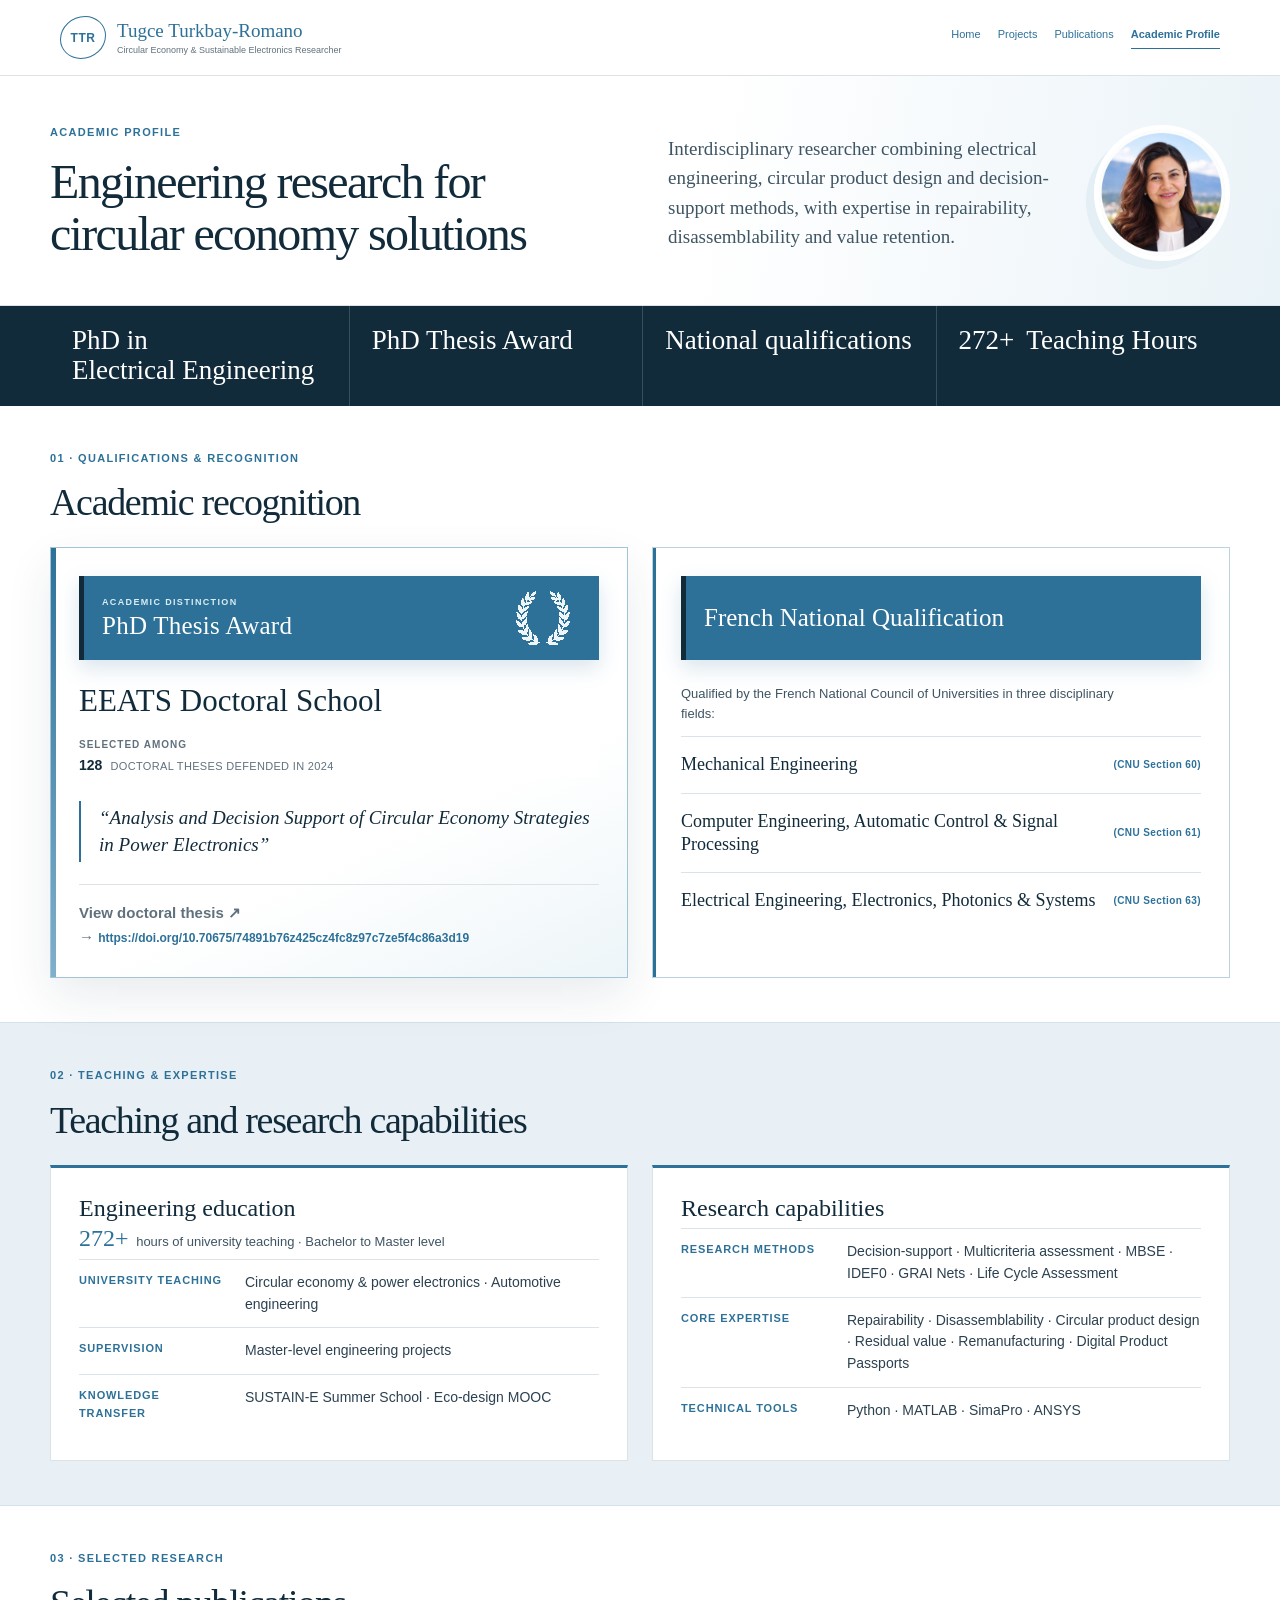
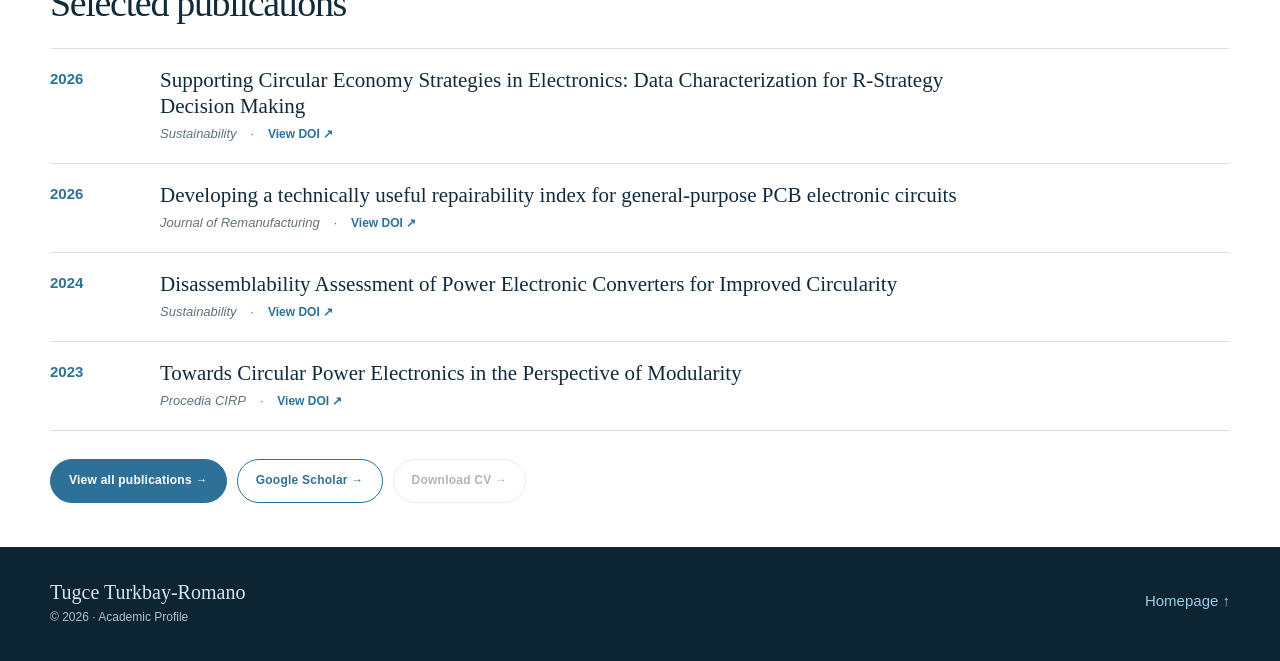
==== commit 9bed969f: "Move academic profile portrait to the right" ====
--- a/biography.html
+++ b/biography.html
@@ -1,6 +1,6 @@
 <!doctype html>
 <html lang="en">
-<head><meta charset="utf-8"><meta name="viewport" content="width=device-width, initial-scale=1"><title>Academic Profile | Tugce Turkbay-Romano</title><meta name="description" content="Academic profile of Tugce Turkbay-Romano: electrical engineering PhD, CNU qualification, teaching experience and circular-electronics research expertise."><meta name="theme-color" content="#102a3b"><link rel="canonical" href="https://tugce-turkbay-romano.github.io/biography.html"><link rel="preconnect" href="https://fonts.googleapis.com"><link rel="preconnect" href="https://fonts.gstatic.com" crossorigin><link href="https://fonts.googleapis.com/css2?family=DM+Sans:wght@400;500;600&amp;family=Newsreader:opsz,wght@6..72,400;6..72,500&amp;display=swap" rel="stylesheet"><link rel="stylesheet" href="styles.css?v=20261106-5"><link rel="stylesheet" href="biography.css?v=20261106-7"></head>
+<head><meta charset="utf-8"><meta name="viewport" content="width=device-width, initial-scale=1"><title>Academic Profile | Tugce Turkbay-Romano</title><meta name="description" content="Academic profile of Tugce Turkbay-Romano: electrical engineering PhD, CNU qualification, teaching experience and circular-electronics research expertise."><meta name="theme-color" content="#102a3b"><link rel="canonical" href="https://tugce-turkbay-romano.github.io/biography.html"><link rel="preconnect" href="https://fonts.googleapis.com"><link rel="preconnect" href="https://fonts.gstatic.com" crossorigin><link href="https://fonts.googleapis.com/css2?family=DM+Sans:wght@400;500;600&amp;family=Newsreader:opsz,wght@6..72,400;6..72,500&amp;display=swap" rel="stylesheet"><link rel="stylesheet" href="styles.css?v=20261106-5"><link rel="stylesheet" href="biography.css?v=20261106-8"></head>
 <body class="biography-page">
 <a class="skip-link" href="#main">Skip to content</a>
 <header class="site-header"><a class="brand" href="index.html" aria-label="Tugce Turkbay-Romano, homepage"><span class="brand-mark" aria-hidden="true">TTR</span><span><strong>Tugce Turkbay-Romano</strong><small>Circular Economy &amp; Sustainable Electronics Researcher</small></span></a><button class="menu-toggle" type="button" aria-expanded="false" aria-controls="site-nav">Menu</button><nav id="site-nav" class="site-nav" aria-label="Primary navigation"><a href="index.html">Home</a><a href="index.html#projects">Projects</a><a href="#publications">Publications</a><a class="active" href="biography.html" aria-current="page">Academic Profile</a></nav></header>
--- a/biography.css
+++ b/biography.css
@@ -999,3 +999,5 @@
 .bio-portrait{flex:none;width:136px;height:136px;object-fit:cover;border:5px solid white;border-radius:50%;box-shadow:-8px 8px 0 #e3eef5}
 .bio-hero-intro .lead{margin:0}
 @media(max-width:620px){.bio-hero-intro{flex-direction:column;align-items:flex-start;gap:18px}.bio-portrait{width:104px;height:104px}}
+.bio-hero-intro .bio-portrait{order:2}
+@media(max-width:620px){.bio-hero-intro .bio-portrait{order:0}}
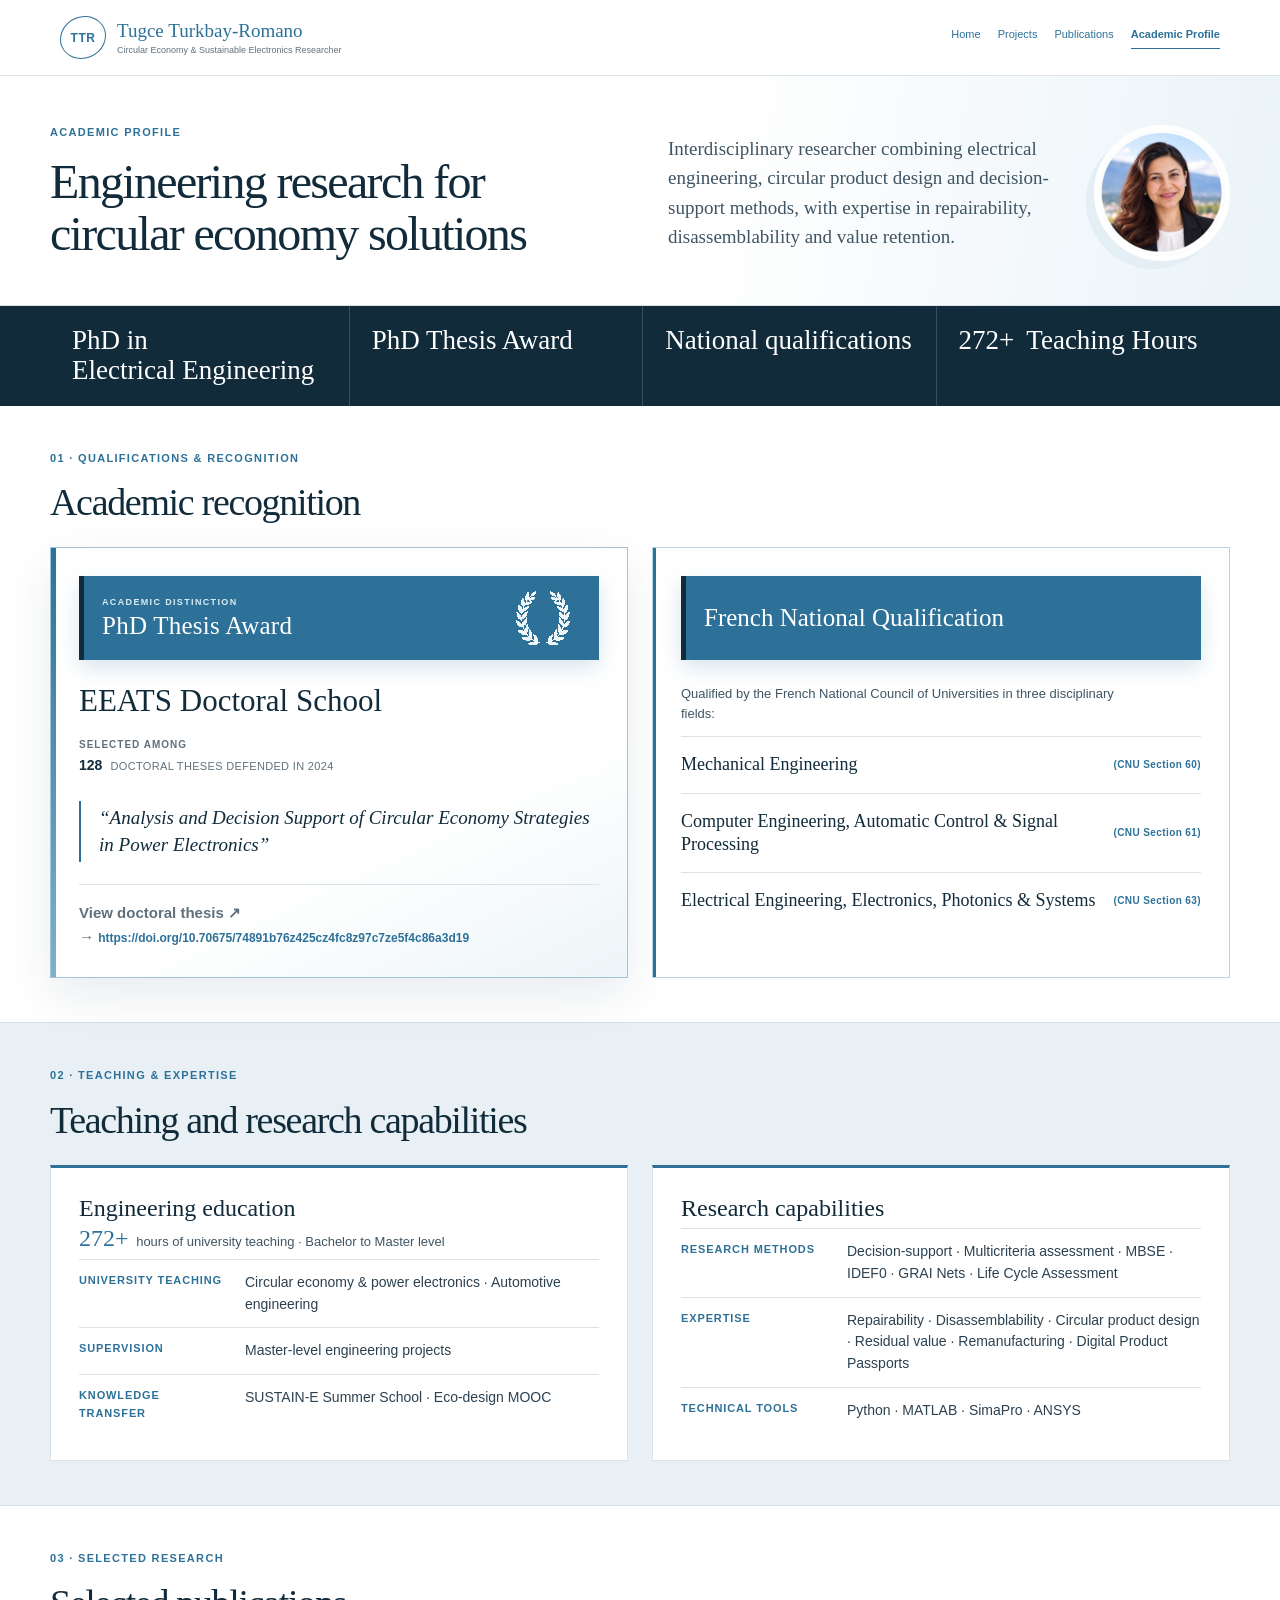
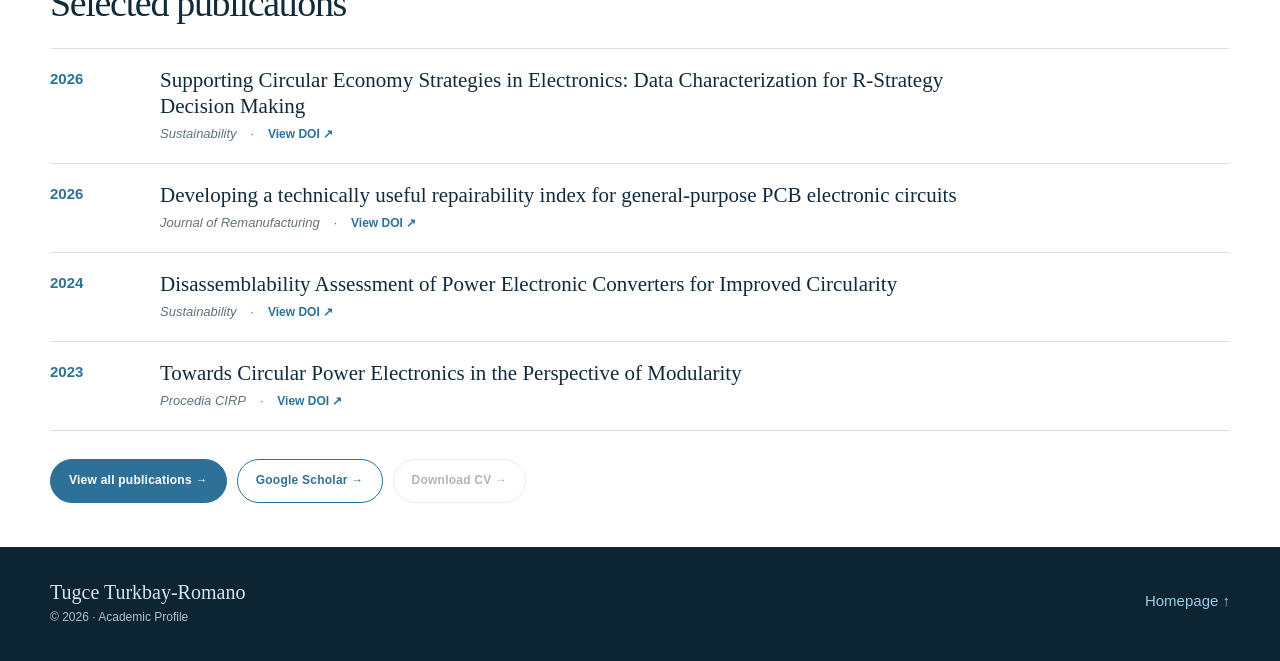
==== commit db546f9f: "Rename Core expertise to Expertise" ====
--- a/biography.html
+++ b/biography.html
@@ -119,7 +119,7 @@
 <div class="panel-head"><h3>Research capabilities</h3></div>
 <dl class="profile-list">
 <div><dt>Research methods</dt><dd>Decision-support · Multicriteria assessment · MBSE · IDEF0 · GRAI Nets · Life Cycle Assessment</dd></div>
-<div><dt>Core expertise</dt><dd>Repairability · Disassemblability · Circular product design · Residual value · Remanufacturing · Digital Product Passports</dd></div>
+<div><dt>Expertise</dt><dd>Repairability · Disassemblability · Circular product design · Residual value · Remanufacturing · Digital Product Passports</dd></div>
 <div><dt>Technical tools</dt><dd>Python · MATLAB · SimaPro · ANSYS</dd></div>
 </dl>
 </article>
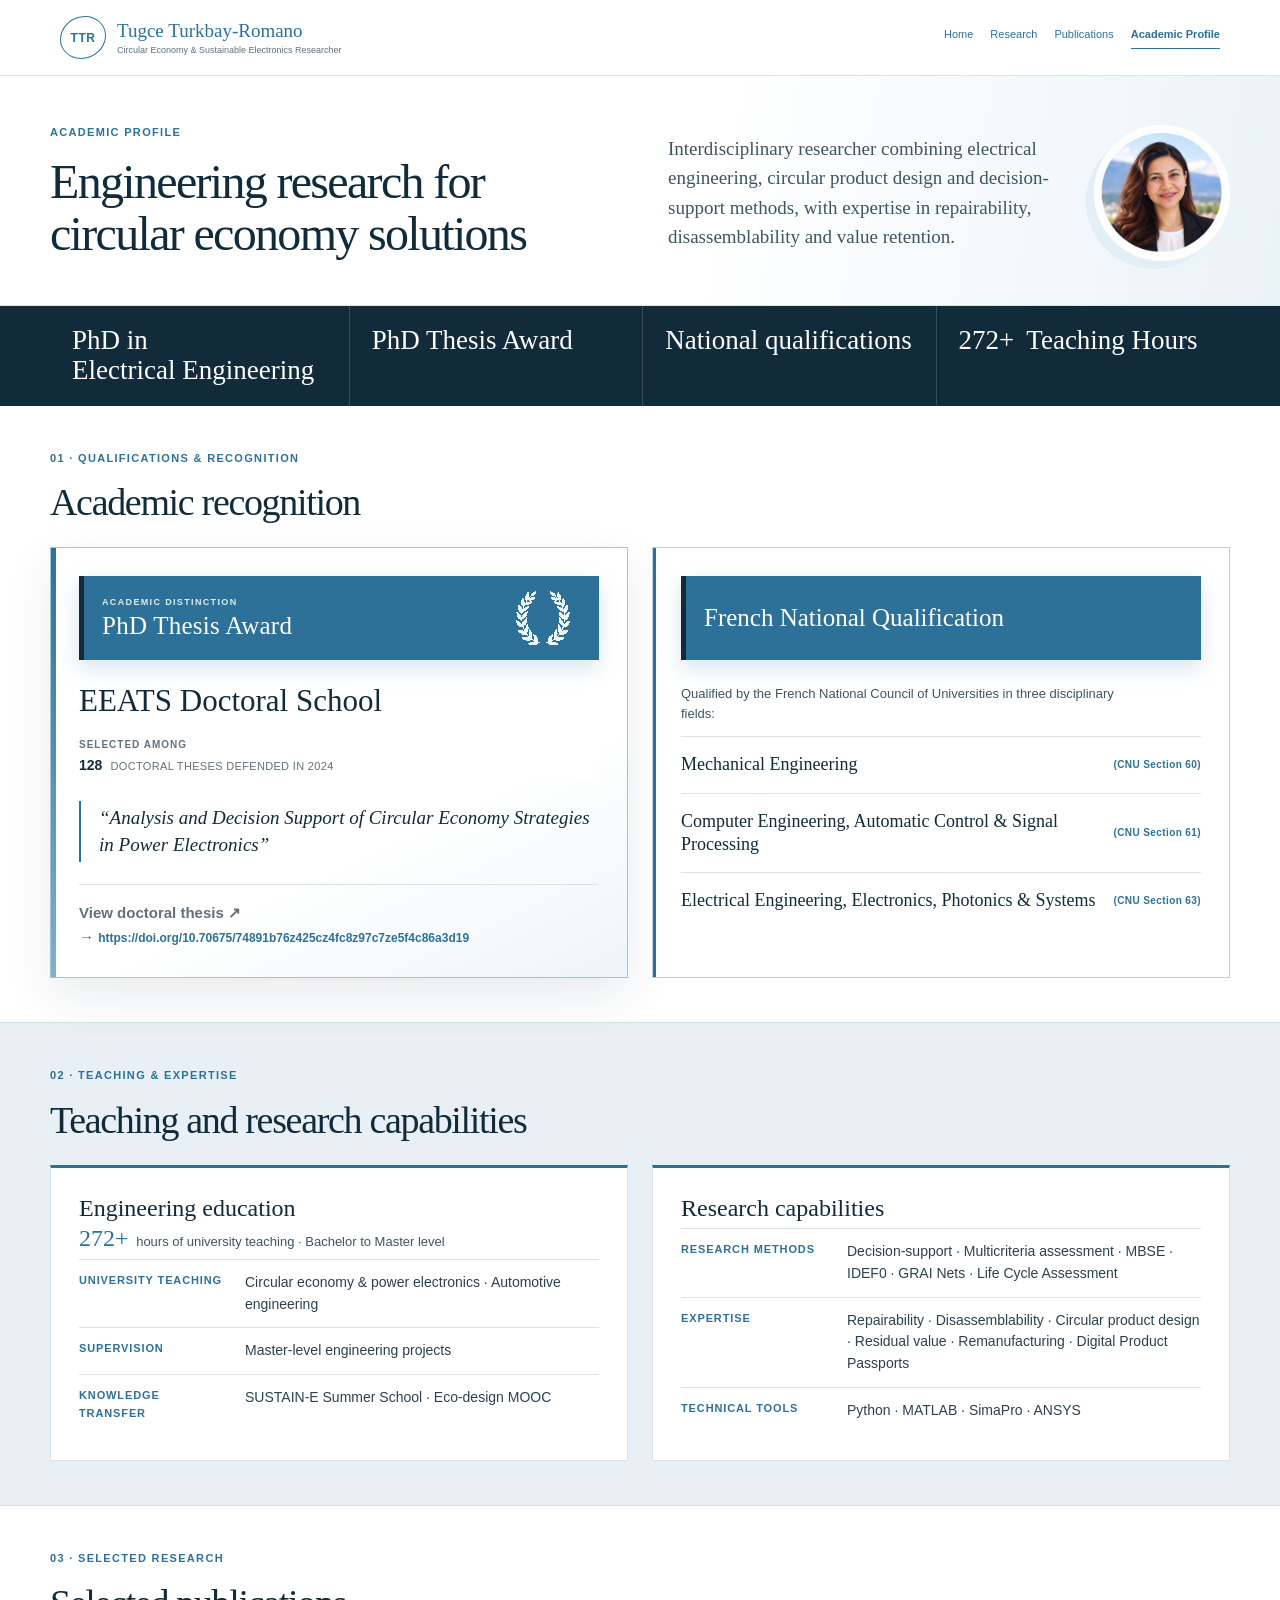
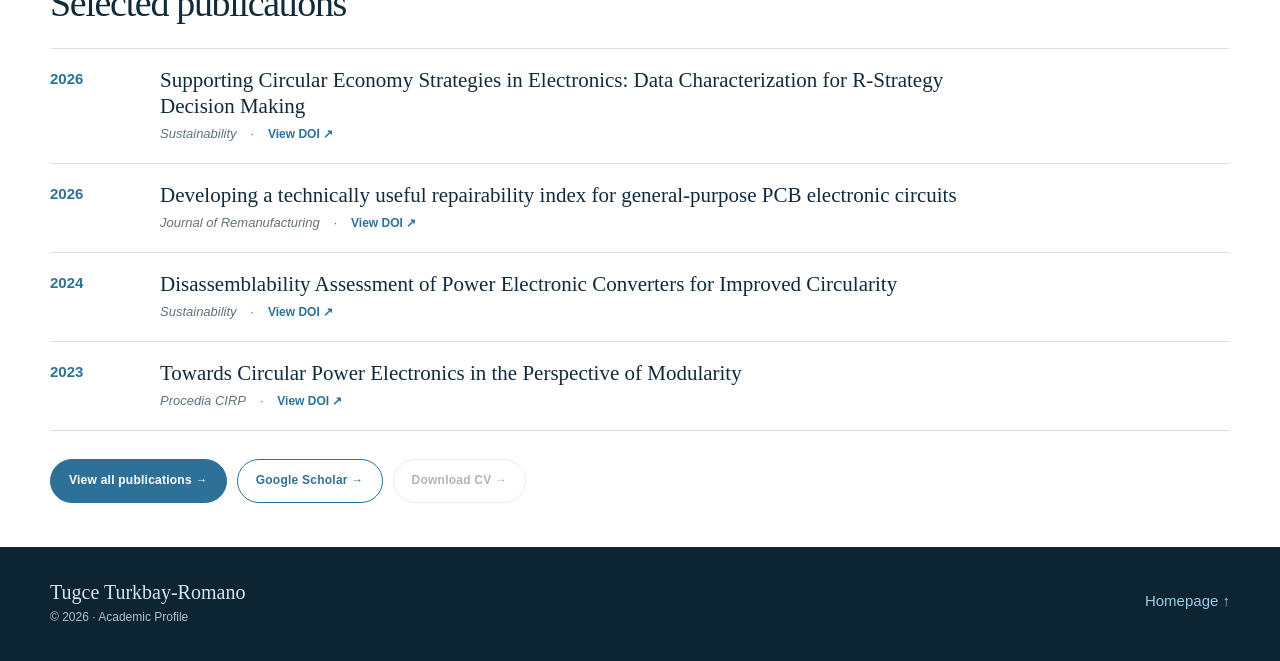
==== commit f92d0991: "Rename research section, menu item and shorten intro" ====
--- a/biography.html
+++ b/biography.html
@@ -1,9 +1,9 @@
 <!doctype html>
 <html lang="en">
-<head><meta charset="utf-8"><meta name="viewport" content="width=device-width, initial-scale=1"><title>Academic Profile | Tugce Turkbay-Romano</title><meta name="description" content="Academic profile of Tugce Turkbay-Romano: electrical engineering PhD, CNU qualification, teaching experience and circular-electronics research expertise."><meta name="theme-color" content="#102a3b"><link rel="canonical" href="https://tugce-turkbay-romano.github.io/biography.html"><link rel="preconnect" href="https://fonts.googleapis.com"><link rel="preconnect" href="https://fonts.gstatic.com" crossorigin><link href="https://fonts.googleapis.com/css2?family=DM+Sans:wght@400;500;600&amp;family=Newsreader:opsz,wght@6..72,400;6..72,500&amp;display=swap" rel="stylesheet"><link rel="stylesheet" href="styles.css?v=20261106-5"><link rel="stylesheet" href="biography.css?v=20261106-8"></head>
+<head><meta charset="utf-8"><meta name="viewport" content="width=device-width, initial-scale=1"><title>Academic Profile | Tugce Turkbay-Romano</title><meta name="description" content="Academic profile of Tugce Turkbay-Romano: electrical engineering PhD, CNU qualification, teaching experience and circular-electronics research expertise."><meta name="theme-color" content="#102a3b"><link rel="canonical" href="https://tugce-turkbay-romano.github.io/biography.html"><link rel="preconnect" href="https://fonts.googleapis.com"><link rel="preconnect" href="https://fonts.gstatic.com" crossorigin><link href="https://fonts.googleapis.com/css2?family=DM+Sans:wght@400;500;600&amp;family=Newsreader:opsz,wght@6..72,400;6..72,500&amp;display=swap" rel="stylesheet"><link rel="stylesheet" href="styles.css?v=20261112-3"><link rel="stylesheet" href="biography.css?v=20261106-8"></head>
 <body class="biography-page">
 <a class="skip-link" href="#main">Skip to content</a>
-<header class="site-header"><a class="brand" href="index.html" aria-label="Tugce Turkbay-Romano, homepage"><span class="brand-mark" aria-hidden="true">TTR</span><span><strong>Tugce Turkbay-Romano</strong><small>Circular Economy &amp; Sustainable Electronics Researcher</small></span></a><button class="menu-toggle" type="button" aria-expanded="false" aria-controls="site-nav">Menu</button><nav id="site-nav" class="site-nav" aria-label="Primary navigation"><a href="index.html">Home</a><a href="index.html#projects">Projects</a><a href="#publications">Publications</a><a class="active" href="biography.html" aria-current="page">Academic Profile</a></nav></header>
+<header class="site-header"><a class="brand" href="index.html" aria-label="Tugce Turkbay-Romano, homepage"><span class="brand-mark" aria-hidden="true">TTR</span><span><strong>Tugce Turkbay-Romano</strong><small>Circular Economy &amp; Sustainable Electronics Researcher</small></span></a><button class="menu-toggle" type="button" aria-expanded="false" aria-controls="site-nav">Menu</button><nav id="site-nav" class="site-nav" aria-label="Primary navigation"><a href="index.html">Home</a><a href="index.html#projects">Research</a><a href="#publications">Publications</a><a class="active" href="biography.html" aria-current="page">Academic Profile</a></nav></header>
 <main id="main">
 
 <section class="bio-hero">
--- a/styles.css
+++ b/styles.css
@@ -37,7 +37,7 @@
 .agenda-steps article{min-height:225px}.agenda-steps h3{margin-top:34px}.agenda-methods{margin-top:18px;padding:24px;background:white;border:1px solid var(--line)}.agenda-methods p:last-child{margin:0;color:var(--muted)}
 
 /* Biography page and homepage academic-profile preview */
-a:focus-visible,button:focus-visible{outline:3px solid rgba(45,113,153,.35);outline-offset:4px}.site-nav a.active{color:var(--blue);font-weight:600}.site-nav a.active::after{content:"";display:block;height:1px;margin-top:4px;background:var(--blue)}
+a:focus-visible,button:focus-visible,summary:focus-visible,[tabindex]:focus-visible{outline:3px solid #0b3a57;outline-offset:2px;box-shadow:0 0 0 2px #fff}.site-nav a.active{color:var(--blue);font-weight:600}.site-nav a.active::after{content:"";display:block;height:1px;margin-top:4px;background:var(--blue)}
 .academic-preview{border-top:1px solid var(--line)}.preview-layout{display:grid;grid-template-columns:1fr 1fr;align-items:end;gap:60px}.preview-layout>div:last-child>p{max-width:560px;color:var(--muted)}.preview-layout .text-button{margin-top:8px}
 .bio-hero{padding:clamp(74px,8vw,112px) 0;background:linear-gradient(100deg,#fff 0%,#fff 55%,var(--blue-soft) 100%);border-bottom:1px solid var(--line)}.bio-hero-grid{display:grid;grid-template-columns:1.08fr .92fr;align-items:end;gap:72px}.bio-hero h1{max-width:650px;margin:0;font-size:clamp(48px,5.5vw,76px)}.bio-hero .lead{margin-bottom:18px}.compact-expertise{display:grid;grid-template-columns:repeat(3,1fr);gap:1px;background:var(--line);border:1px solid var(--line)}.compact-expertise article{padding:27px;background:white}.compact-expertise h3{margin-bottom:13px;font:400 24px var(--serif)}.compact-expertise p{margin:0;color:var(--muted);font-size:13px}
 @media(max-width:900px){.preview-layout,.bio-hero-grid{grid-template-columns:1fr;gap:30px}.compact-expertise{grid-template-columns:1fr}.biography-page .site-nav a.active::after{display:none}}
@@ -385,3 +385,292 @@
 .projects-light .secondary-projects article>p:last-child{color:#3f5563;font-size:13px}
 @media(max-width:620px){.projects-light .assessment-cards>article{padding:20px}}
 .projects-light .assessment-cards .modularity-card>.modularity-source,.projects-light .assessment-cards .disassembly-card>a,.projects-light .assessment-cards .repairability-card>a{color:var(--blue)}
+
+/* ===== Editorial homepage ===== */
+/* Dark hero */
+.hero-dark{position:relative;color:white;background:radial-gradient(120% 90% at 85% 10%,#1d4a66 0%,rgba(29,74,102,0) 60%),linear-gradient(160deg,#112b3b 0%,#0e2433 100%);border-bottom:0}
+.hero-dark .hero-grid{min-height:560px}
+.hero-dark .eyebrow{color:#8fc2dd}
+.hero-dark h1{color:white}
+.hero-dark .hero-contribution{color:#c4d7e2}
+.hero-dark .button-primary{color:var(--navy);background:white;border-color:white}
+.hero-dark .button-secondary{color:white;background:transparent;border-color:rgba(255,255,255,.45)}
+.hero-dark .button-secondary:hover{border-color:white}
+.hero-dark .unavailable{opacity:.45}
+.hero-dark .hero-profile{border-left-color:rgba(143,194,221,.5)}
+.hero-dark .profile-heading{background:rgba(255,255,255,.06);border:1px solid rgba(255,255,255,.12)}
+.hero-dark .profile-heading>div>p{color:white}
+.hero-dark .profile-heading span{color:#8fc2dd}
+.hero-dark .profile-heading img{border-color:rgba(255,255,255,.9);box-shadow:-7px 7px 0 rgba(143,194,221,.25)}
+.hero-dark .hero-profile>p{color:#c4d7e2}
+.hero-dark .hero-bio-button{color:white;background:transparent;border-color:rgba(255,255,255,.45)}
+/* Contribution flow as numbered steps closing the hero */
+.pillars-dark{background:#0e2433;border-top:1px solid rgba(255,255,255,.1);border-bottom:0}
+.pillars-dark .contribution-flow{counter-reset:step;justify-content:space-between;gap:10px;padding:26px 0}
+.pillars-dark .contribution-flow span{counter-increment:step;color:white;font:400 18px/1.3 var(--serif)}
+.pillars-dark .contribution-flow span::before{content:"0" counter(step);display:block;margin-bottom:4px;color:#8fc2dd;font:600 10px/1 var(--sans);letter-spacing:.16em}
+.pillars-dark .contribution-flow i{color:#5f8fab;font-size:18px}
+/* Projects as editorial rows on white */
+.projects-editorial{background:white;border:0;counter-reset:proj}
+.projects-editorial .section-heading{margin-bottom:12px}
+.projects-editorial .assessment-cards{display:block}
+.projects-editorial .assessment-cards>article{counter-increment:proj;padding:56px 0;background:none;border:0;border-top:1px solid var(--line);box-shadow:none}
+.projects-editorial .assessment-cards>article:first-of-type{border-top:0}
+.projects-editorial .assessment-cards .project-type::before{content:"0" counter(proj);display:inline-block;margin-right:12px;padding-right:12px;color:var(--navy);border-right:1px solid #b9d3e1;font:400 22px/1 var(--serif);letter-spacing:0;vertical-align:-3px}
+.projects-editorial .assessment-cards h3{font-size:30px;line-height:1.2}
+.projects-editorial .disassembly-figure,.projects-editorial .repairability-figure,.projects-editorial .modularity-figure{padding:16px;background:white;border:1px solid var(--line);box-shadow:0 22px 48px rgba(17,43,59,.10)}
+.projects-editorial .assessment-cards .card-insight{margin-top:26px;padding:4px 0 4px 22px;color:var(--navy);background:none;border-left:3px solid var(--blue);font:italic 400 20px/1.5 var(--serif)}
+.projects-editorial .assessment-cards .card-insight strong{font-weight:500}
+.projects-editorial .assessment-cards>article>a,
+.projects-editorial .assessment-cards .modularity-card>.modularity-source{display:inline-flex;margin-top:22px;padding:10px 16px;color:var(--blue);border:1px solid var(--blue);border-radius:999px;font-size:12px;text-decoration:none}
+.projects-editorial .assessment-cards>article>a:hover{color:white;background:var(--blue)}
+@media(min-width:901px){
+.projects-editorial .assessment-cards>article:nth-of-type(even) .repairability-copy,
+.projects-editorial .assessment-cards>article:nth-of-type(even) .disassembly-copy,
+.projects-editorial .assessment-cards>article:nth-of-type(even) .modularity-copy{grid-column:2}
+.projects-editorial .assessment-cards>article:nth-of-type(even) .repairability-figure,
+.projects-editorial .assessment-cards>article:nth-of-type(even) .disassembly-figure,
+.projects-editorial .assessment-cards>article:nth-of-type(even) .modularity-figure{grid-column:1}
+.projects-editorial .repairability-layout,.projects-editorial .disassembly-layout,.projects-editorial .modularity-layout{gap:56px;align-items:center}
+}
+/* Research pathway + ongoing work on a tinted band */
+.projects-editorial .research-line{margin-top:8px;padding:28px 24px;background:var(--blue-soft);border:0}
+.projects-editorial .research-line span{color:var(--navy);font:400 17px var(--serif)}
+.projects-editorial .secondary-projects{margin-top:24px}
+.projects-editorial .secondary-projects article{padding:28px 30px;background:white;border:1px dashed #9fc0d3}
+.projects-editorial .secondary-projects .project-type::after{content:"In progress";margin-left:10px;padding:3px 8px;color:white;background:var(--blue);border-radius:999px;font-size:9px;letter-spacing:.12em}
+@media(max-width:900px){.pillars-dark .contribution-flow{flex-direction:column;align-items:flex-start}.pillars-dark .contribution-flow i{transform:rotate(90deg)}.projects-editorial .assessment-cards>article{padding:40px 0}}
+@media(max-width:620px){.projects-editorial .assessment-cards h3{font-size:25px}.projects-editorial .assessment-cards .card-insight{font-size:18px}}
+@media(max-width:900px){.pillars-dark .contribution-flow{display:grid;grid-template-columns:1fr 1fr;gap:18px 16px}.pillars-dark .contribution-flow i{display:none}.pillars-dark .contribution-flow span{font-size:16px}}
+
+/* ===== Projects section v2 ===== */
+.projects-editorial .section-heading{align-items:end;margin-bottom:28px}
+.projects-intro p{margin:0 0 18px;color:#3f5563;font:400 18px/1.55 var(--serif)}
+.project-index{display:grid;grid-template-columns:1fr 1fr;gap:1px;background:var(--line);border:1px solid var(--line)}
+.project-index a{display:flex;align-items:baseline;gap:10px;padding:12px 14px;color:var(--navy);background:white;font-size:13px;font-weight:600;text-decoration:none;transition:background .15s}
+.project-index a span{color:var(--blue);font:400 18px/1 var(--serif)}
+.project-index a:hover{background:var(--blue-soft)}
+.projects-editorial .assessment-cards>article{scroll-margin-top:90px;padding:64px 0}
+.project-head{display:grid;grid-template-columns:minmax(0,1.1fr) minmax(0,.9fr);gap:56px;align-items:end;margin-bottom:34px}
+.project-title-block h3{margin:14px 0 8px}
+.project-meta{margin:0;color:var(--muted);font-size:13px;font-style:italic}
+.projects-editorial .project-head .card-insight{margin:0;padding:6px 0 6px 22px;font-size:20px}
+.projects-editorial .assessment-cards h3{min-height:0;font-size:32px}
+.projects-editorial .disassembly-copy,.projects-editorial .repairability-copy,.projects-editorial .modularity-copy{align-self:start}
+.projects-editorial .assessment-cards dl>div:first-child{border-top:0;padding-top:0}
+@media(min-width:901px){
+.projects-editorial .repairability-layout,.projects-editorial .disassembly-layout,.projects-editorial .modularity-layout{grid-template-columns:minmax(0,.9fr) minmax(0,1.1fr);align-items:start}
+.projects-editorial .assessment-cards>article:nth-of-type(even) .repairability-layout,
+.projects-editorial .assessment-cards>article:nth-of-type(even) .modularity-layout{grid-template-columns:minmax(0,1.1fr) minmax(0,.9fr)}
+}
+@media(max-width:900px){.project-head{grid-template-columns:1fr;gap:20px}.projects-editorial .assessment-cards>article{padding:44px 0}}
+@media(max-width:620px){.project-index{grid-template-columns:1fr}.projects-editorial .assessment-cards h3{font-size:26px}.projects-intro p{font-size:17px}}
+
+/* ===== Variant C: interactive showcase ===== */
+.projects-showcase .assessment-cards.is-js{display:grid;grid-template-columns:330px minmax(0,1fr);gap:48px;align-items:start}
+.showcase-nav{display:none}
+.is-js .showcase-nav{display:flex;flex-direction:column;position:sticky;top:96px;grid-column:1;grid-row:1;border-top:1px solid var(--line)}
+.showcase-nav a{position:relative;display:grid;grid-template-columns:42px 1fr;column-gap:6px;padding:18px 16px 18px 0;color:var(--navy);border-bottom:1px solid var(--line);text-decoration:none;transition:background .2s,padding .2s}
+.showcase-nav .sn-num{grid-row:1/4;color:#9bb5c4;font:400 26px/1 var(--serif)}
+.showcase-nav .sn-type{color:var(--blue);font-size:10px;font-weight:600;letter-spacing:.14em;text-transform:uppercase}
+.showcase-nav .sn-title{margin:4px 0 3px;font:400 17px/1.3 var(--serif)}
+.showcase-nav .sn-meta{color:var(--muted);font-size:12px;font-style:italic}
+.showcase-nav a:hover{background:var(--soft)}
+.showcase-nav a.is-active{padding-left:16px;color:white;background:var(--navy)}
+.showcase-nav a.is-active .sn-num{color:#8fc2dd}
+.showcase-nav a.is-active .sn-type{color:#8fc2dd}
+.showcase-nav a.is-active .sn-meta{color:#c4d7e2}
+.showcase-nav a.is-active::after{content:"";position:absolute;right:-12px;top:50%;width:0;height:0;border:12px solid transparent;border-left-color:var(--navy);border-right:0;transform:translateY(-50%)}
+.is-js>article{grid-column:2;grid-row:1;display:none!important;padding:0!important;border:0!important}
+.is-js>article.is-active{display:block!important;animation:scFade .35s ease}
+@keyframes scFade{from{opacity:0;transform:translateY(6px)}to{opacity:1;transform:none}}
+.is-js .project-head{display:block;margin-bottom:22px}
+.is-js .project-type::before{display:none!important}
+.is-js .project-head .card-insight{margin-top:16px;font-size:19px}
+.is-js .repairability-layout,.is-js .disassembly-layout,.is-js .modularity-layout{display:flex!important;flex-direction:column;gap:26px}
+.is-js .disassembly-figure,.is-js .repairability-figure,.is-js .modularity-figure{order:-1}
+.is-js .disassembly-copy dl,.is-js .repairability-copy dl,.is-js .modularity-copy dl{display:grid;grid-template-columns:1fr 1fr;column-gap:32px}
+.is-js .assessment-cards dl>div:first-child,.is-js dl>div:nth-child(2){border-top:0;padding-top:0}
+.is-js dl>div:last-child{grid-column:1/-1}
+@media(max-width:900px){
+.projects-showcase .assessment-cards.is-js{display:block}
+.is-js .showcase-nav{position:static;flex-direction:row;overflow-x:auto;gap:8px;margin-bottom:24px;border:0}
+.showcase-nav a{flex:0 0 220px;grid-template-columns:32px 1fr;padding:12px;border:1px solid var(--line)}
+.showcase-nav a.is-active::after{display:none}
+.is-js>article{display:block!important;margin-bottom:40px}
+.is-js .disassembly-copy dl,.is-js .repairability-copy dl,.is-js .modularity-copy dl{grid-template-columns:1fr}
+.is-js dl>div:nth-child(2){border-top:1px solid var(--line);padding-top:11px}
+}
+@media(prefers-reduced-motion:reduce){.is-js>article.is-active{animation:none}}
+.projects-showcase .assessment-cards.is-js>article{grid-column:2!important;grid-row:1}@media(max-width:900px){.projects-showcase .assessment-cards.is-js>article{grid-column:auto!important}}
+
+/* ===== Daisy navigation ===== */
+.projects-showcase .assessment-cards.is-js{grid-template-columns:380px minmax(0,1fr);gap:56px}
+.is-js .showcase-nav.daisy{display:flex;flex-direction:column;align-items:center;border:0}
+.daisy-flower{position:relative;width:360px;height:360px}
+.daisy-center{position:absolute;left:50%;top:50%;z-index:2;display:flex;flex-direction:column;align-items:center;justify-content:center;width:150px;height:150px;color:white;background:radial-gradient(circle at 35% 30%,#2d7199 0%,#112b3b 75%);border:5px solid white;border-radius:50%;box-shadow:0 12px 30px rgba(17,43,59,.25);transform:translate(-50%,-50%);font:400 19px/1.15 var(--serif);text-align:center;pointer-events:none}
+.daisy .petal{position:absolute;left:50%;top:50%;z-index:1;display:flex;flex-direction:column;align-items:center;justify-content:center;width:132px;height:132px;padding:12px;color:var(--navy);background:#eaf3f8;border:2px solid #b9d3e1;border-radius:50%;text-align:center;text-decoration:none;transition:background .2s,border-color .2s,color .2s,transform .2s,box-shadow .2s}
+.daisy .petal::after{display:none!important}
+.daisy .p-top{transform:translate(-50%,calc(-50% - 112px))}
+.daisy .p-right{transform:translate(calc(-50% + 112px),-50%)}
+.daisy .p-bottom{transform:translate(-50%,calc(-50% + 112px))}
+.daisy .p-left{transform:translate(calc(-50% - 112px),-50%)}
+.daisy .p-top:hover{transform:translate(-50%,calc(-50% - 118px))}
+.daisy .p-right:hover{transform:translate(calc(-50% + 118px),-50%)}
+.daisy .p-bottom:hover{transform:translate(-50%,calc(-50% + 118px))}
+.daisy .p-left:hover{transform:translate(calc(-50% - 118px),-50%)}
+.daisy .petal-num{color:var(--blue);font:400 24px/1 var(--serif)}
+.daisy .petal-label{margin-top:6px;font-size:12px;font-weight:600;line-height:1.25}
+.daisy .petal:hover{background:white;border-color:var(--blue);box-shadow:0 10px 24px rgba(17,43,59,.12)}
+.daisy .petal.is-active{color:white;background:var(--blue);border-color:var(--blue);box-shadow:0 12px 28px rgba(45,113,153,.35)}
+.daisy .petal.is-active .petal-num{color:white}
+.daisy .petal:focus-visible{outline:3px solid #69abc4;outline-offset:3px}
+.daisy-hint{margin:14px 0 0;color:var(--muted);font-size:12px;font-style:italic;text-align:center}
+@media(max-width:900px){
+.projects-showcase .assessment-cards.is-js{display:block}
+.is-js .showcase-nav.daisy{position:static;margin:0 auto 32px;overflow:visible}
+.is-js>article{display:none!important;margin-bottom:0}
+.is-js>article.is-active{display:block!important}
+}
+@media(max-width:420px){
+.daisy-flower{width:300px;height:300px}
+.daisy-center{width:124px;height:124px;font-size:16px}
+.daisy .petal{width:108px;height:108px;padding:8px}
+.daisy .p-top{transform:translate(-50%,calc(-50% - 94px))}.daisy .p-right{transform:translate(calc(-50% + 94px),-50%)}.daisy .p-bottom{transform:translate(-50%,calc(-50% + 94px))}.daisy .p-left{transform:translate(calc(-50% - 94px),-50%)}
+.daisy .p-top:hover{transform:translate(-50%,calc(-50% - 94px))}.daisy .p-right:hover{transform:translate(calc(-50% + 94px),-50%)}.daisy .p-bottom:hover{transform:translate(-50%,calc(-50% + 94px))}.daisy .p-left:hover{transform:translate(calc(-50% - 94px),-50%)}
+.daisy .petal-num{font-size:20px}.daisy .petal-label{font-size:11px}
+}
+@media(prefers-reduced-motion:reduce){.daisy .petal{transition:none}}
+
+/* ===== Product life-cycle navigation ===== */
+.projects-showcase .assessment-cards.is-js.lc-layout{display:block}
+.is-js.lc-layout .showcase-nav.lifecycle{position:static;display:block;margin-bottom:48px;border:0}
+.lc-scroll{overflow-x:auto;-webkit-overflow-scrolling:touch}
+.lc-diagram{min-width:900px;--cols:7;--lbl:118px}
+.lc-row{display:grid;grid-template-columns:var(--lbl) 1fr;align-items:center;padding:22px 18px 18px 0}
+.lc-life1{background:#eaf3f8}
+.lc-life2{background:#f1f4f6}
+.lc-rowlabel{margin:0;padding-left:18px;color:var(--navy);font:400 15px/1.2 var(--serif)}
+.lc-rowlabel strong{font-size:22px;font-weight:500}
+.lc-row ol{display:grid;grid-template-columns:repeat(var(--cols),1fr);margin:0;padding:0;list-style:none}
+.lc-stage{position:relative;display:flex;flex-direction:column;align-items:center;text-align:center}
+.lc-stage:not(:last-child)::after{content:"";position:absolute;top:30px;right:-9px;width:12px;height:2px;background:#8fb3c8}
+.lc-stage:not(:last-child)::before{content:"";position:absolute;top:26px;right:-11px;border:5px solid transparent;border-left-color:#8fb3c8;border-right:0}
+.lc-gap::after{left:-9px;right:-9px!important;width:auto!important}
+.lc-stage:nth-last-child(2):not(.lc-gap)::after{right:-9px}
+.lc-life1 .lc-stage.is-eou::after{left:calc(50% + 34px);right:-9px;width:auto}
+.lc-life2 .lc-stage:nth-child(5)::after{left:calc(50% + 34px);right:-9px;width:auto}
+.lc-tile{display:grid;place-items:center;width:62px;height:62px;border-radius:10px;transition:transform .2s,box-shadow .2s}
+.lc-life1 .lc-tile{background:var(--blue)}
+.lc-life2 .lc-tile{background:var(--navy)}
+.lc-ico{width:36px;height:36px;fill:none;stroke:white;stroke-width:2.2;stroke-linecap:round;stroke-linejoin:round}
+.lc-ico .warn{stroke:#ffd27a}
+.lc-stage.is-eol .lc-tile{background:white;border:2px solid #8fb3c8}
+.lc-stage.is-eol .lc-ico{stroke:var(--blue)}
+.lc-stage.is-eou .lc-tile{box-shadow:0 0 0 4px white,0 0 0 6px var(--blue)}
+.lc-name{margin-top:8px;color:var(--navy);font-size:12px;font-weight:600;line-height:1.25}
+.lc-stage.is-eou .lc-name{color:var(--blue)}
+.lc-sub{margin-top:3px;max-width:130px;color:var(--muted);font-size:10.5px;font-style:italic;line-height:1.35}
+.lc-pins{display:flex;flex-direction:column;align-items:center;gap:5px;margin-top:9px}
+.showcase-nav .lc-pin{display:inline-flex;align-items:center;gap:6px;padding:4px 10px 4px 4px;color:var(--navy);background:white;border:1.5px solid var(--blue);border-radius:999px;font-size:11px;font-weight:600;line-height:1;text-decoration:none;white-space:nowrap;transition:background .2s,color .2s,transform .2s,box-shadow .2s}
+.showcase-nav .lc-pin::after{display:none!important}
+.lc-pin b{display:grid;place-items:center;width:22px;height:22px;color:white;background:var(--blue);border-radius:50%;font:400 12px/1 var(--serif)}
+.showcase-nav .lc-pin:hover{transform:translateY(-1px);box-shadow:0 6px 14px rgba(17,43,59,.14)}
+.showcase-nav .lc-pin.is-active{color:white;background:var(--navy);border-color:var(--navy);box-shadow:0 0 0 4px rgba(45,113,153,.2)}
+.lc-pin.is-active b{color:var(--navy);background:white}
+.lc-stage.has-study:has(.lc-pin.is-active) .lc-tile{transform:translateY(-3px);box-shadow:0 10px 22px rgba(17,43,59,.25)}
+.lc-stage.is-eou:has(.lc-pin.is-active) .lc-tile{box-shadow:0 0 0 4px white,0 0 0 6px var(--blue),0 10px 22px rgba(17,43,59,.25)}
+.showcase-nav .lc-pin:focus-visible{outline:3px solid #69abc4;outline-offset:2px}
+/* connector End-of-Use -> Reverse logistics */
+.lc-link{position:relative;height:30px;margin-left:var(--lbl);background:linear-gradient(90deg,#eaf3f8,#f1f4f6)}
+.lc-link span{position:absolute;background:var(--blue)}
+.lc-link .lk-down{left:calc((100% - 18px) * 11 / 14);top:0;width:2px;height:50%}
+.lc-link .lk-across{left:calc((100% - 18px) / 14);right:calc(100% - (100% - 18px) * 11 / 14 - 2px);top:calc(50% - 1px);height:2px}
+.lc-link .lk-drop{left:calc((100% - 18px) / 14);top:50%;width:2px;height:50%}
+.lc-link .lk-drop::after{content:"";position:absolute;left:-4px;bottom:-4px;border:5px solid transparent;border-top-color:var(--blue);border-bottom:0}
+/* article below the diagram, full width */
+.projects-showcase .assessment-cards.is-js.lc-layout>article{grid-column:auto!important;grid-row:auto!important}
+.is-js.lc-layout .project-head{display:grid;grid-template-columns:minmax(0,1.1fr) minmax(0,.9fr);gap:56px;align-items:end;margin-bottom:30px}
+.is-js.lc-layout .repairability-layout,.is-js.lc-layout .disassembly-layout,.is-js.lc-layout .modularity-layout{display:grid!important;grid-template-columns:minmax(0,.9fr) minmax(0,1.1fr);gap:48px;align-items:start}
+.is-js.lc-layout .disassembly-figure,.is-js.lc-layout .repairability-figure,.is-js.lc-layout .modularity-figure{order:0;grid-column:2!important;grid-row:1!important}
+.is-js.lc-layout .disassembly-copy,.is-js.lc-layout .repairability-copy,.is-js.lc-layout .modularity-copy{grid-column:1!important;grid-row:1!important}
+.is-js.lc-layout .disassembly-copy dl,.is-js.lc-layout .repairability-copy dl,.is-js.lc-layout .modularity-copy dl{display:block}
+.is-js.lc-layout dl>div:nth-child(2){border-top:1px solid var(--line);padding-top:11px}
+.lc-swipe{display:none}
+@media(max-width:900px){
+.is-js.lc-layout .project-head,.is-js.lc-layout .repairability-layout,.is-js.lc-layout .disassembly-layout,.is-js.lc-layout .modularity-layout{grid-template-columns:1fr;gap:22px}
+.is-js.lc-layout .disassembly-figure,.is-js.lc-layout .repairability-figure,.is-js.lc-layout .modularity-figure{grid-column:auto!important;grid-row:auto!important;order:-1}
+.is-js.lc-layout .disassembly-copy,.is-js.lc-layout .repairability-copy,.is-js.lc-layout .modularity-copy{grid-column:auto!important;grid-row:auto!important}
+.lc-swipe{display:inline}
+.is-js.lc-layout .showcase-nav.lifecycle{margin-bottom:32px}
+}
+
+.lc-life2 .lc-stage:nth-child(5)::before{display:none}
+.lc-link{margin-left:0}
+.lc-link .lk-down{left:calc(var(--lbl) + (100% - var(--lbl) - 18px) * 11 / 14)}
+.lc-link .lk-across{left:calc(var(--lbl) + (100% - var(--lbl) - 18px) / 14);right:calc(100% - var(--lbl) - (100% - var(--lbl) - 18px) * 11 / 14 - 2px)}
+.lc-link .lk-drop{left:calc(var(--lbl) + (100% - var(--lbl) - 18px) / 14)}
+.showcase-nav .lc-pin{flex:none!important;display:inline-flex!important;grid-template-columns:none;padding:4px 10px 4px 4px!important;border-width:1.5px!important}
+
+/* Palette D: light, line-drawn */
+.lc-life1{background:#f6f9fb}.lc-life2{background:#eef4f8}
+.lc-life1 .lc-tile{background:white;border:2px solid #2d7199}.lc-life1 .lc-ico{stroke:#2d7199}
+.lc-life2 .lc-tile{background:#2d7199}
+.lc-stage.is-eol .lc-tile{border-style:dashed}
+.lc-link{background:linear-gradient(90deg,#f6f9fb,#eef4f8)}
+/* Study pins: text only, accent colour */
+.showcase-nav .lc-pin{--pin:#112b3b;--pin-dark:#0b1d28;padding:7px 14px!important;color:white;background:var(--pin);border-color:var(--pin)!important;font-size:11.5px}
+.showcase-nav .lc-pin:hover{background:var(--pin-dark)}
+.showcase-nav .lc-pin.is-active{color:white;background:var(--pin-dark);border-color:var(--pin-dark)!important;box-shadow:0 0 0 4px white,0 0 0 6px var(--pin)}
+/* Gold study buttons */
+.showcase-nav .lc-pin{--pin:#f2c14e;--pin-dark:#e0a526}
+.showcase-nav .lc-pin,.showcase-nav .lc-pin:hover,.showcase-nav .lc-pin.is-active{color:#112b3b}
+/* Second life: emerald green */
+.lc-life2{background:#ecf6f2}
+.lc-life2 .lc-tile{background:#1f8a6d}
+.lc-link{background:linear-gradient(90deg,#f6f9fb,#ecf6f2)}
+.lc-life2 .lc-stage.is-eol .lc-tile{background:white;border-color:#1f8a6d}
+.lc-life2 .lc-stage.is-eol .lc-ico{stroke:#1f8a6d}
+/* First life: anthracite, no blue */
+.lc-life1{background:#f2f3f4}
+.lc-life1 .lc-tile{background:#3d4a52;border-color:#3d4a52}
+.lc-life1 .lc-ico{stroke:white}
+.lc-life1 .lc-stage.is-eol .lc-tile{background:white;border-color:#3d4a52}
+.lc-life1 .lc-stage.is-eol .lc-ico{stroke:#3d4a52}
+.lc-life1 .lc-stage.is-eou .lc-tile,.lc-stage.is-eou:has(.lc-pin.is-active) .lc-tile{box-shadow:0 0 0 4px white,0 0 0 6px #3d4a52}
+.lc-life1 .lc-stage.is-eou .lc-name{color:#3d4a52}
+.lc-link{background:linear-gradient(90deg,#f2f3f4,#ecf6f2)}
+.lc-link span{background:#3d4a52}
+.lc-link .lk-drop::after{border-top-color:#3d4a52}
+.lc-stage:not(:last-child)::after{background:#a9b1b6}
+.lc-stage:not(:last-child)::before{border-left-color:#a9b1b6}
+
+.projects-editorial .section-heading{grid-template-columns:1fr}
+
+/* ===== Accessibility fixes (Nov 2026) ===== */
+.sr-only{position:absolute!important;width:1px;height:1px;padding:0;margin:-1px;overflow:hidden;clip:rect(0,0,0,0);white-space:nowrap;border:0}
+/* One solid, dark focus ring everywhere; the white inner ring keeps it visible on dark backgrounds */
+.figure-zoom:focus-visible,.details-toggle:focus-visible,.daisy .petal:focus-visible,.showcase-nav .lc-pin:focus-visible{outline:3px solid #0b3a57;outline-offset:2px;box-shadow:0 0 0 2px #fff}
+.pillars-dark a:focus-visible,.pillars-dark button:focus-visible,.dark a:focus-visible,.dark button:focus-visible,.figure-lightbox button:focus-visible{outline-color:#fff;box-shadow:0 0 0 2px #0b3a57}
+/* Instruction above the diagram: readable size, full contrast, not italic */
+.lc-swipe-hint{display:none;margin:-8px 0 12px;color:var(--ink);font-size:14px}
+@media(max-width:900px){.lc-swipe-hint{display:block}}
+/* Reprocess / Recycle sub-labels: larger, upright, darker */
+.lc-sub{max-width:150px;color:#2f3b42;font-size:12px;font-style:normal;line-height:1.4}
+/* Study tags read as buttons: arrow, raised edge, pointer */
+.showcase-nav .lc-pin{gap:6px;cursor:pointer;box-shadow:0 2px 0 #b8871a;font-size:12.5px}
+.lc-pin-arrow{font-weight:700;transition:transform .2s}
+.showcase-nav .lc-pin:hover{box-shadow:0 3px 0 #b8871a,0 6px 14px rgba(17,43,59,.16)}
+.showcase-nav .lc-pin:hover .lc-pin-arrow{transform:translateX(2px)}
+.showcase-nav .lc-pin.is-active{box-shadow:0 0 0 3px #fff,0 0 0 5px #112b3b}
+.showcase-nav .lc-pin.is-active .lc-pin-arrow{transform:rotate(90deg)}
+.showcase-nav .lc-pin.is-active:focus-visible{box-shadow:0 0 0 2px #fff}
+/* Visible explanation above the diagram */
+.lc-intro{max-width:760px;margin:-6px 0 22px;color:var(--ink);font-size:16px;line-height:1.6}
+.lc-intro p{margin:0 0 8px}
+.lc-intro .lc-k1{color:#3d4a52}
+.lc-intro .lc-k2{color:#176b55}
+.lc-intro .lc-key{margin-top:14px;font-weight:500}
+.lc-chip{display:inline-block;padding:1px 9px;color:#112b3b;background:#f2c14e;border-radius:999px;box-shadow:0 2px 0 #b8871a;font-size:14px;font-weight:600;line-height:1.5}
+/* Label on the End-of-Use -> second life connector */
+.lc-link .lk-label{position:absolute;top:50%;left:calc(var(--lbl) + (100% - var(--lbl) - 18px) * 11 / 14 + 10px);transform:translateY(-50%);color:#176b55;font-size:12px;font-style:normal;font-weight:600;line-height:1;white-space:nowrap}
